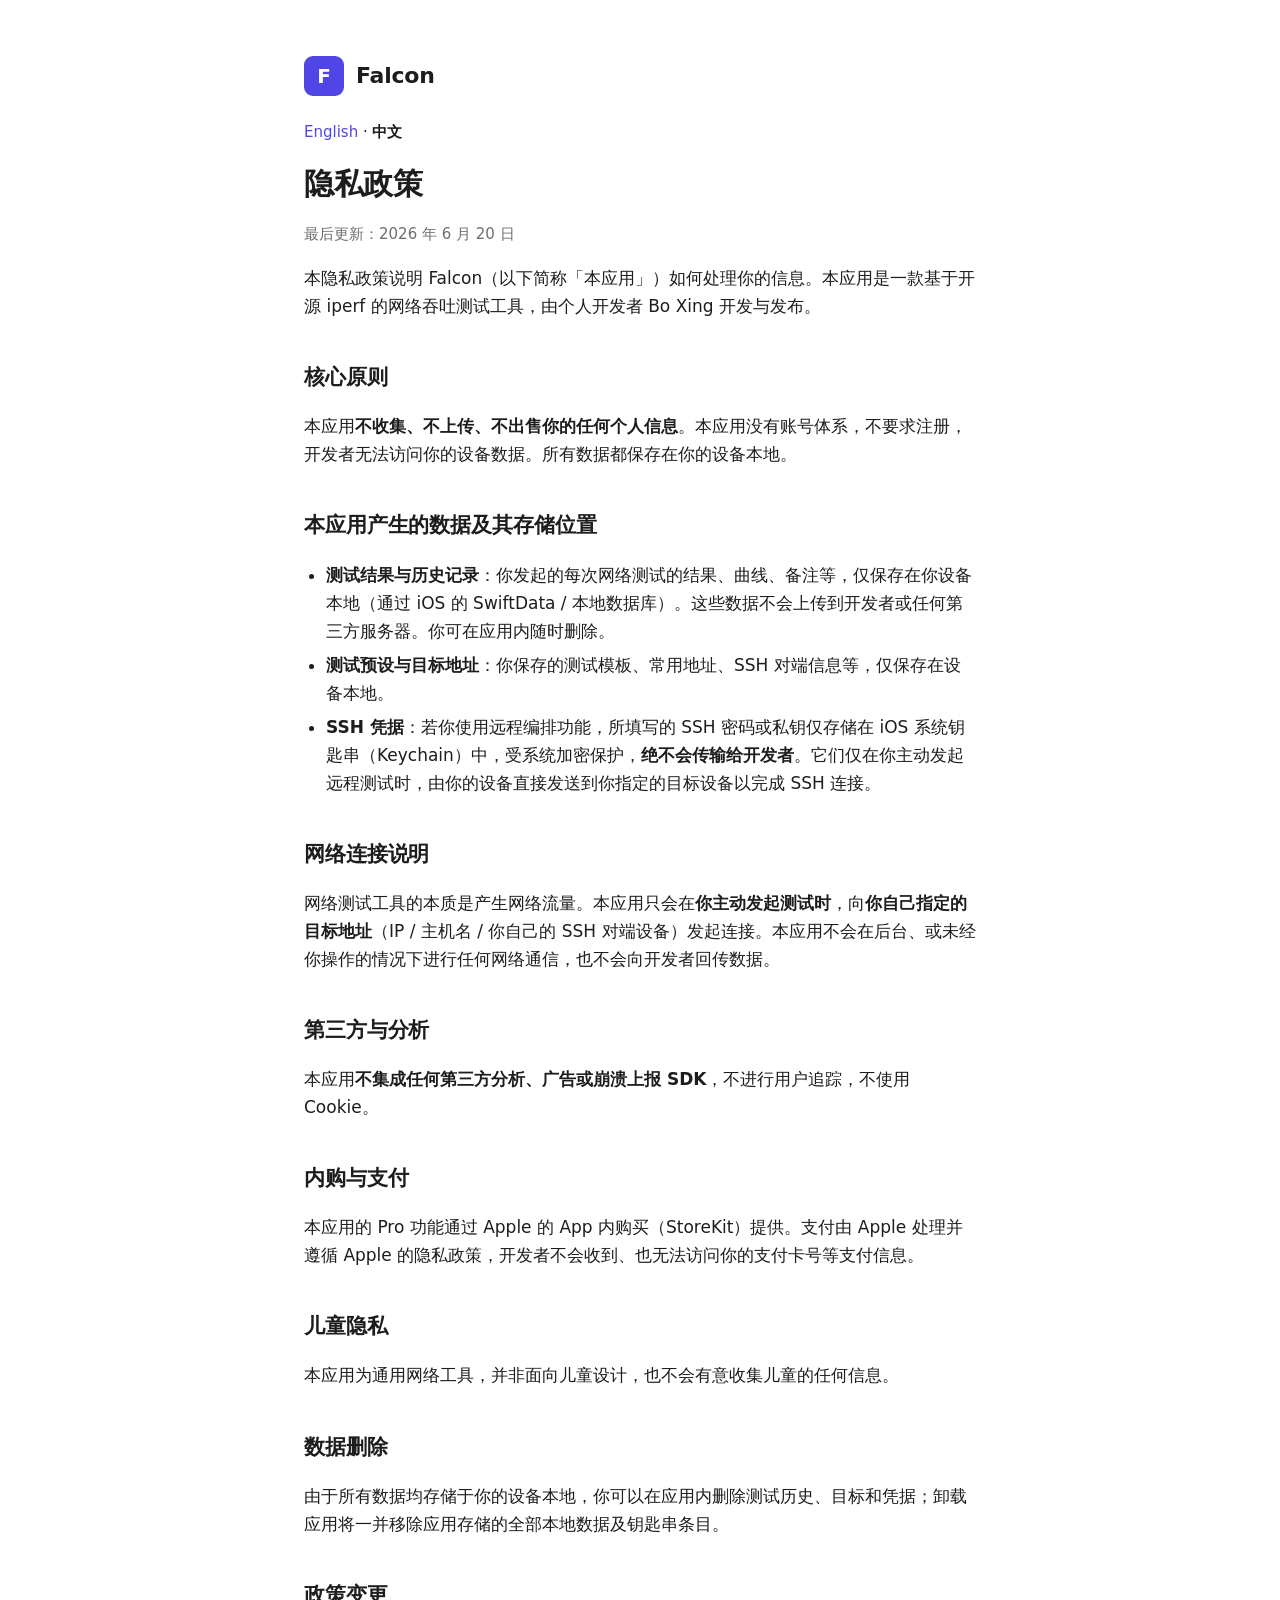
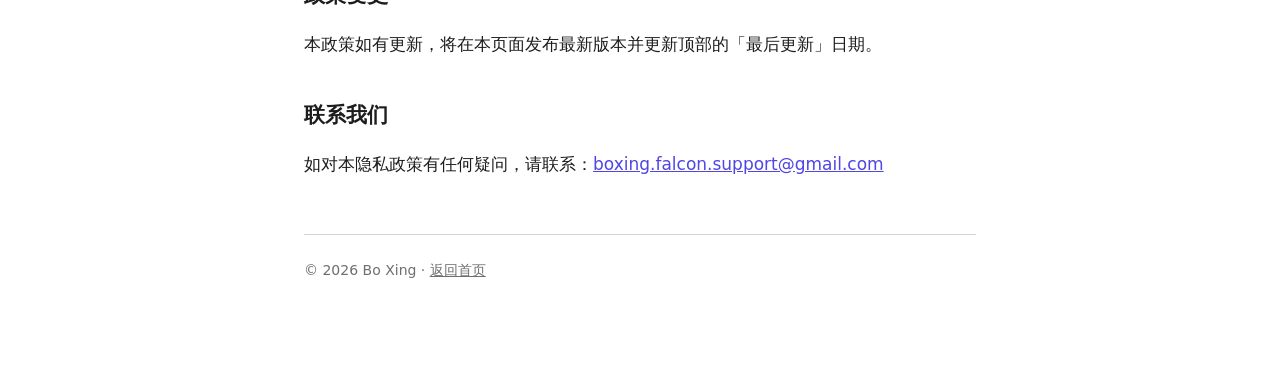
==== privacy-zh.html @ 4ead9b6f "refactor: 默认页面改英文,中文移至 -zh 版本 privacy.html / terms.html / index.html 改为英文(全球默认 + App Store 隐私 政策 URL" ====
<!DOCTYPE html>
<html lang="zh-Hans">
<head>
<meta charset="utf-8">
<meta name="viewport" content="width=device-width, initial-scale=1">
<title>隐私政策 · Falcon</title>
<link rel="stylesheet" href="style.css">
</head>
<body>
<div class="wrap">
  <header class="site">
    <div class="mark">F</div>
    <h1>Falcon</h1>
  </header>

  <div class="lang"><a href="privacy.html">English</a> · <strong>中文</strong></div>

  <h1>隐私政策</h1>
  <p class="updated">最后更新：2026 年 6 月 20 日</p>

  <p>本隐私政策说明 Falcon（以下简称「本应用」）如何处理你的信息。本应用是一款基于开源 iperf 的网络吞吐测试工具，由个人开发者 Bo Xing 开发与发布。</p>

  <h2>核心原则</h2>
  <p>本应用<strong>不收集、不上传、不出售你的任何个人信息</strong>。本应用没有账号体系，不要求注册，开发者无法访问你的设备数据。所有数据都保存在你的设备本地。</p>

  <h2>本应用产生的数据及其存储位置</h2>
  <ul>
    <li><strong>测试结果与历史记录</strong>：你发起的每次网络测试的结果、曲线、备注等，仅保存在你设备本地（通过 iOS 的 SwiftData / 本地数据库）。这些数据不会上传到开发者或任何第三方服务器。你可在应用内随时删除。</li>
    <li><strong>测试预设与目标地址</strong>：你保存的测试模板、常用地址、SSH 对端信息等，仅保存在设备本地。</li>
    <li><strong>SSH 凭据</strong>：若你使用远程编排功能，所填写的 SSH 密码或私钥仅存储在 iOS 系统钥匙串（Keychain）中，受系统加密保护，<strong>绝不会传输给开发者</strong>。它们仅在你主动发起远程测试时，由你的设备直接发送到你指定的目标设备以完成 SSH 连接。</li>
  </ul>

  <h2>网络连接说明</h2>
  <p>网络测试工具的本质是产生网络流量。本应用只会在<strong>你主动发起测试时</strong>，向<strong>你自己指定的目标地址</strong>（IP / 主机名 / 你自己的 SSH 对端设备）发起连接。本应用不会在后台、或未经你操作的情况下进行任何网络通信，也不会向开发者回传数据。</p>

  <h2>第三方与分析</h2>
  <p>本应用<strong>不集成任何第三方分析、广告或崩溃上报 SDK</strong>，不进行用户追踪，不使用 Cookie。</p>

  <h2>内购与支付</h2>
  <p>本应用的 Pro 功能通过 Apple 的 App 内购买（StoreKit）提供。支付由 Apple 处理并遵循 Apple 的隐私政策，开发者不会收到、也无法访问你的支付卡号等支付信息。</p>

  <h2>儿童隐私</h2>
  <p>本应用为通用网络工具，并非面向儿童设计，也不会有意收集儿童的任何信息。</p>

  <h2>数据删除</h2>
  <p>由于所有数据均存储于你的设备本地，你可以在应用内删除测试历史、目标和凭据；卸载应用将一并移除应用存储的全部本地数据及钥匙串条目。</p>

  <h2>政策变更</h2>
  <p>本政策如有更新，将在本页面发布最新版本并更新顶部的「最后更新」日期。</p>

  <h2>联系我们</h2>
  <p>如对本隐私政策有任何疑问，请联系：<a href="mailto:boxing.falcon.support@gmail.com">boxing.falcon.support@gmail.com</a></p>

  <footer>© 2026 Bo Xing · <a href="index.html">返回首页</a></footer>
</div>
</body>
</html>
---- style.css ----
:root {
  color-scheme: light dark;
  --bg: #ffffff;
  --surface: #f5f5f7;
  --text: #1d1d1f;
  --text-secondary: #6e6e73;
  --separator: #d2d2d7;
  --accent: #4f46e5;
}

@media (prefers-color-scheme: dark) {
  :root {
    --bg: #000000;
    --surface: #1c1c1e;
    --text: #f5f5f7;
    --text-secondary: #98989d;
    --separator: #38383a;
    --accent: #818cf8;
  }
}

* { box-sizing: border-box; }

html { -webkit-text-size-adjust: 100%; }

body {
  margin: 0;
  font-family: -apple-system, BlinkMacSystemFont, "SF Pro Text", "Segoe UI",
    "PingFang SC", "Hiragino Sans GB", "Microsoft YaHei", system-ui, sans-serif;
  background: var(--bg);
  color: var(--text);
  line-height: 1.65;
  font-size: 17px;
}

.wrap {
  max-width: 720px;
  margin: 0 auto;
  padding: 56px 24px 96px;
}

header.site {
  display: flex;
  align-items: center;
  gap: 12px;
  margin-bottom: 8px;
}

header.site .mark {
  width: 40px;
  height: 40px;
  border-radius: 9px;
  background: var(--accent);
  display: grid;
  place-items: center;
  color: #fff;
  font-weight: 700;
  font-size: 20px;
  flex: none;
}

header.site h1 { font-size: 22px; margin: 0; }

h1 { font-size: 30px; line-height: 1.25; letter-spacing: -0.01em; }
h2 { font-size: 21px; margin-top: 40px; letter-spacing: -0.005em; }

.updated {
  color: var(--text-secondary);
  font-size: 15px;
  margin-top: 4px;
}

.lang {
  font-size: 15px;
  margin: 24px 0 8px;
}
.lang a { color: var(--accent); text-decoration: none; }
.lang a:hover { text-decoration: underline; }

a { color: var(--accent); }

p, li { color: var(--text); }

ul { padding-left: 22px; }
li { margin: 6px 0; }

hr {
  border: none;
  border-top: 1px solid var(--separator);
  margin: 40px 0;
}

.card {
  display: block;
  background: var(--surface);
  border: 1px solid var(--separator);
  border-radius: 14px;
  padding: 20px 22px;
  margin: 14px 0;
  text-decoration: none;
  color: var(--text);
  transition: transform 0.12s ease;
}
.card:hover { transform: translateY(-1px); }
.card .t { font-size: 18px; font-weight: 600; }
.card .d { color: var(--text-secondary); font-size: 15px; margin-top: 2px; }

footer {
  margin-top: 56px;
  padding-top: 24px;
  border-top: 1px solid var(--separator);
  color: var(--text-secondary);
  font-size: 14px;
}
footer a { color: var(--text-secondary); }
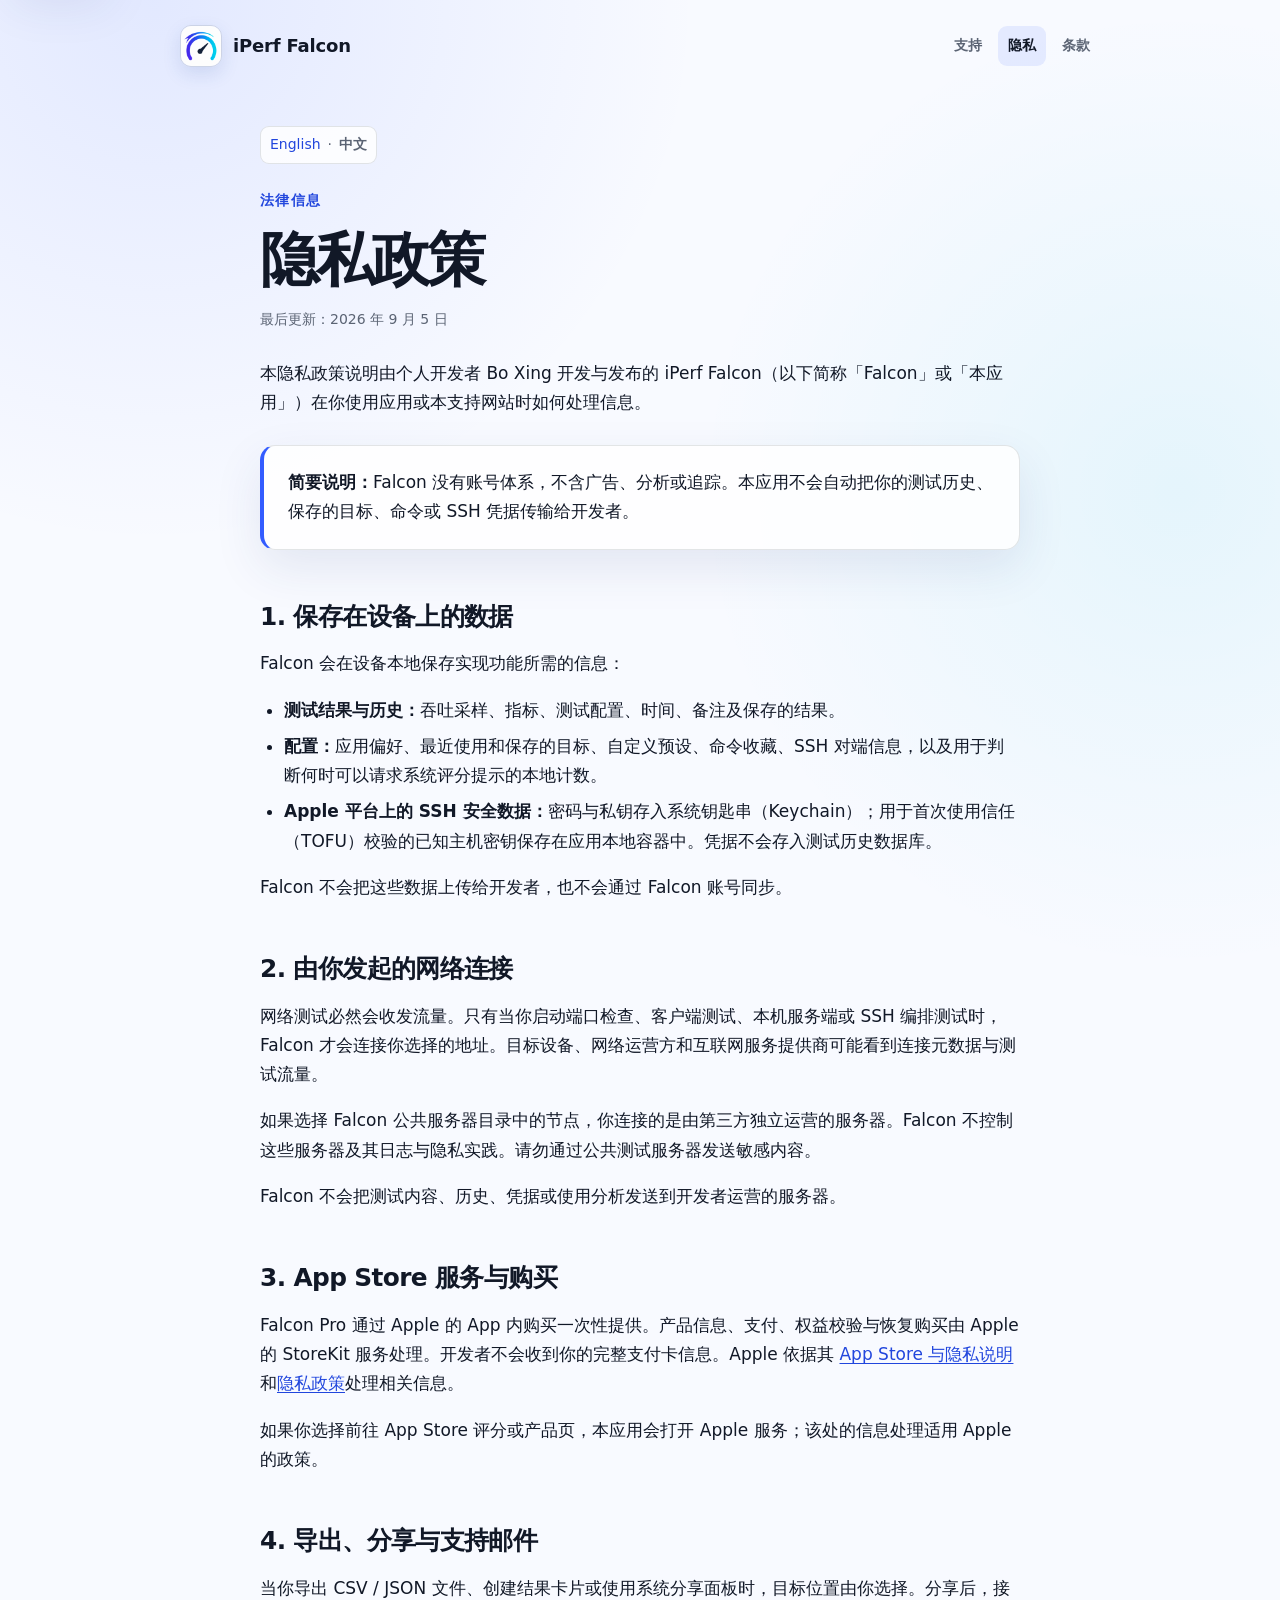
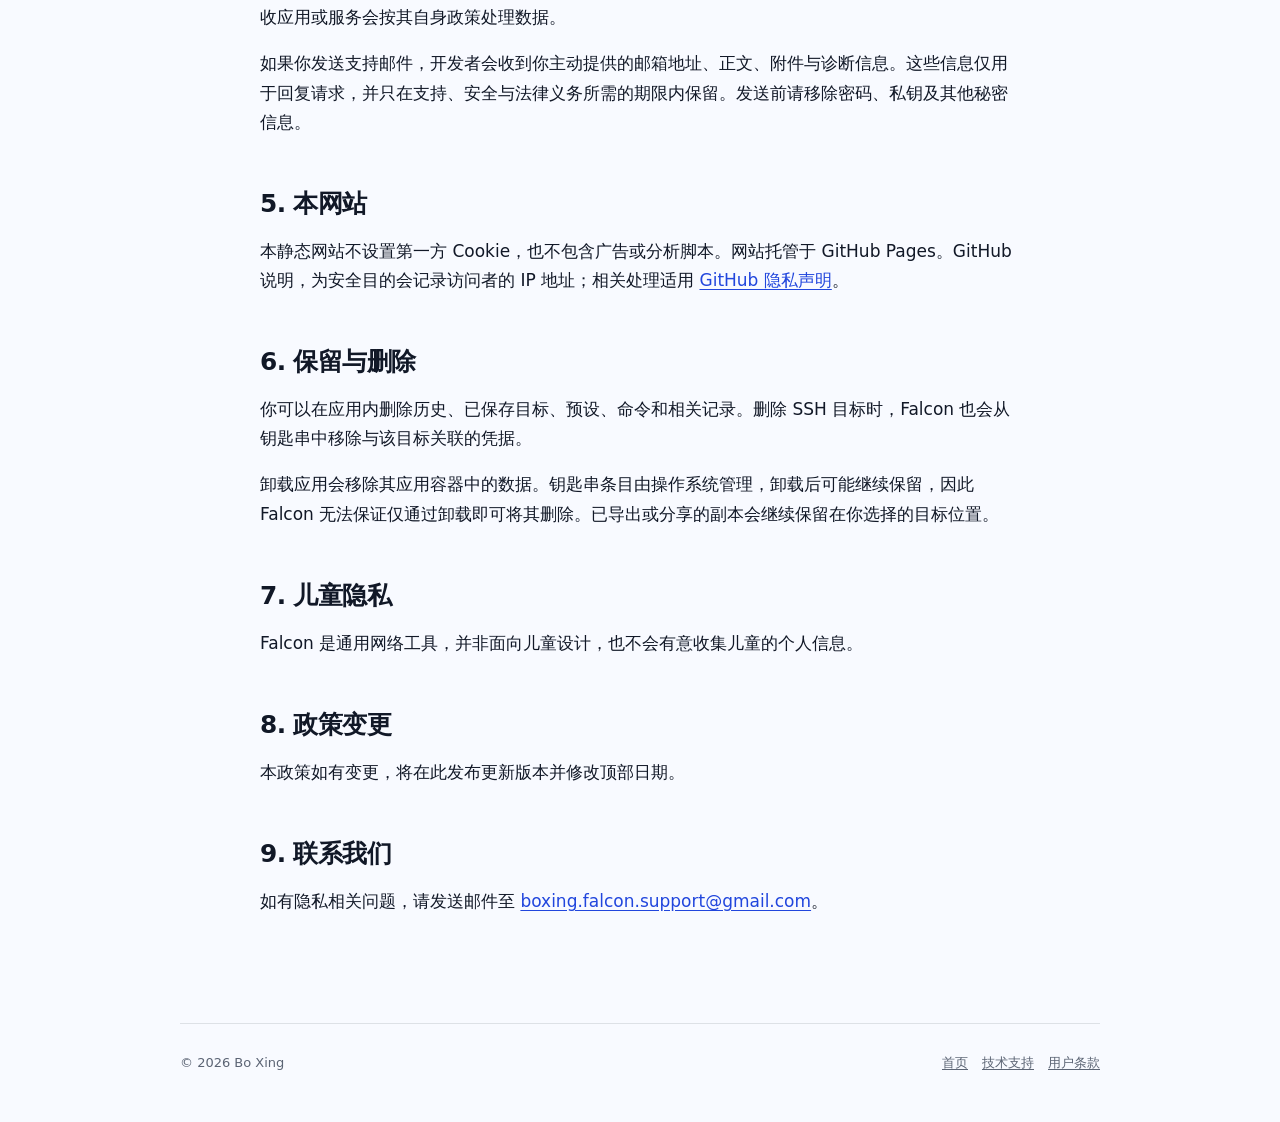
==== commit f2d5fb12: "feat: 更新官网内容与支持文档" ====
--- a/privacy-zh.html
+++ b/privacy-zh.html
@@ -1,57 +1,113 @@
 <!DOCTYPE html>
 <html lang="zh-Hans">
 <head>
-<meta charset="utf-8">
-<meta name="viewport" content="width=device-width, initial-scale=1">
-<title>隐私政策 · Falcon</title>
-<link rel="stylesheet" href="style.css">
+  <meta charset="utf-8">
+  <meta name="viewport" content="width=device-width, initial-scale=1">
+  <meta name="description" content="iPerf Falcon 隐私政策，说明本地数据、网络测试、SSH 凭据、购买与支持网站如何处理信息。">
+  <meta name="theme-color" content="#f8faff" media="(prefers-color-scheme: light)">
+  <meta name="theme-color" content="#080b12" media="(prefers-color-scheme: dark)">
+  <link rel="canonical" href="https://bo-xing.github.io/falcon-site/privacy-zh.html">
+  <link rel="alternate" hreflang="en" href="https://bo-xing.github.io/falcon-site/privacy.html">
+  <link rel="alternate" hreflang="zh-Hans" href="https://bo-xing.github.io/falcon-site/privacy-zh.html">
+  <link rel="alternate" hreflang="x-default" href="https://bo-xing.github.io/falcon-site/privacy.html">
+  <link rel="icon" href="app-icon.png" type="image/png">
+  <link rel="apple-touch-icon" href="app-icon.png">
+  <link rel="stylesheet" href="style.css">
+  <title>隐私政策 · iPerf Falcon</title>
 </head>
 <body>
-<div class="wrap">
-  <header class="site">
-    <div class="mark">F</div>
-    <h1>Falcon</h1>
-  </header>
+  <a class="skip-link" href="#main-content">跳至正文</a>
+  <div class="wrap">
+    <header class="site-header">
+      <a class="brand" href="index.html" aria-label="iPerf Falcon 首页">
+        <img src="app-icon.png" width="42" height="42" alt="">
+        <span>iPerf Falcon</span>
+      </a>
+      <nav class="site-nav" aria-label="主导航">
+        <a href="support-zh.html">支持</a>
+        <a href="privacy-zh.html" aria-current="page">隐私</a>
+        <a href="terms-zh.html">条款</a>
+      </nav>
+    </header>
 
-  <div class="lang"><a href="privacy.html">English</a> · <strong>中文</strong></div>
+    <main id="main-content" class="document">
+      <nav class="language-switch" aria-label="语言">
+        <a href="privacy.html" lang="en">English</a><span aria-hidden="true">·</span><strong>中文</strong>
+      </nav>
+      <p class="eyebrow">法律信息</p>
+      <h1>隐私政策</h1>
+      <p class="updated">最后更新：2026 年 9 月 5 日</p>
+      <p>本隐私政策说明由个人开发者 Bo Xing 开发与发布的 iPerf Falcon（以下简称「Falcon」或「本应用」）在你使用应用或本支持网站时如何处理信息。</p>
 
-  <h1>隐私政策</h1>
-  <p class="updated">最后更新：2026 年 6 月 20 日</p>
+      <div class="callout">
+        <p><strong>简要说明：</strong>Falcon 没有账号体系，不含广告、分析或追踪。本应用不会自动把你的测试历史、保存的目标、命令或 SSH 凭据传输给开发者。</p>
+      </div>
 
-  <p>本隐私政策说明 Falcon（以下简称「本应用」）如何处理你的信息。本应用是一款基于开源 iperf 的网络吞吐测试工具，由个人开发者 Bo Xing 开发与发布。</p>
+      <section aria-labelledby="local-data-title">
+        <h2 id="local-data-title">1. 保存在设备上的数据</h2>
+        <p>Falcon 会在设备本地保存实现功能所需的信息：</p>
+        <ul>
+          <li><strong>测试结果与历史：</strong>吞吐采样、指标、测试配置、时间、备注及保存的结果。</li>
+          <li><strong>配置：</strong>应用偏好、最近使用和保存的目标、自定义预设、命令收藏、SSH 对端信息，以及用于判断何时可以请求系统评分提示的本地计数。</li>
+          <li><strong>Apple 平台上的 SSH 安全数据：</strong>密码与私钥存入系统钥匙串（Keychain）；用于首次使用信任（TOFU）校验的已知主机密钥保存在应用本地容器中。凭据不会存入测试历史数据库。</li>
+        </ul>
+        <p>Falcon 不会把这些数据上传给开发者，也不会通过 Falcon 账号同步。</p>
+      </section>
 
-  <h2>核心原则</h2>
-  <p>本应用<strong>不收集、不上传、不出售你的任何个人信息</strong>。本应用没有账号体系，不要求注册，开发者无法访问你的设备数据。所有数据都保存在你的设备本地。</p>
+      <section aria-labelledby="network-title">
+        <h2 id="network-title">2. 由你发起的网络连接</h2>
+        <p>网络测试必然会收发流量。只有当你启动端口检查、客户端测试、本机服务端或 SSH 编排测试时，Falcon 才会连接你选择的地址。目标设备、网络运营方和互联网服务提供商可能看到连接元数据与测试流量。</p>
+        <p>如果选择 Falcon 公共服务器目录中的节点，你连接的是由第三方独立运营的服务器。Falcon 不控制这些服务器及其日志与隐私实践。请勿通过公共测试服务器发送敏感内容。</p>
+        <p>Falcon 不会把测试内容、历史、凭据或使用分析发送到开发者运营的服务器。</p>
+      </section>
 
-  <h2>本应用产生的数据及其存储位置</h2>
-  <ul>
-    <li><strong>测试结果与历史记录</strong>：你发起的每次网络测试的结果、曲线、备注等，仅保存在你设备本地（通过 iOS 的 SwiftData / 本地数据库）。这些数据不会上传到开发者或任何第三方服务器。你可在应用内随时删除。</li>
-    <li><strong>测试预设与目标地址</strong>：你保存的测试模板、常用地址、SSH 对端信息等，仅保存在设备本地。</li>
-    <li><strong>SSH 凭据</strong>：若你使用远程编排功能，所填写的 SSH 密码或私钥仅存储在 iOS 系统钥匙串（Keychain）中，受系统加密保护，<strong>绝不会传输给开发者</strong>。它们仅在你主动发起远程测试时，由你的设备直接发送到你指定的目标设备以完成 SSH 连接。</li>
-  </ul>
+      <section aria-labelledby="apple-title">
+        <h2 id="apple-title">3. App Store 服务与购买</h2>
+        <p>Falcon Pro 通过 Apple 的 App 内购买一次性提供。产品信息、支付、权益校验与恢复购买由 Apple 的 StoreKit 服务处理。开发者不会收到你的完整支付卡信息。Apple 依据其 <a href="https://www.apple.com/legal/privacy/data/zh-cn/app-store/">App Store 与隐私说明</a>和<a href="https://www.apple.com.cn/legal/privacy/">隐私政策</a>处理相关信息。</p>
+        <p>如果你选择前往 App Store 评分或产品页，本应用会打开 Apple 服务；该处的信息处理适用 Apple 的政策。</p>
+      </section>
 
-  <h2>网络连接说明</h2>
-  <p>网络测试工具的本质是产生网络流量。本应用只会在<strong>你主动发起测试时</strong>，向<strong>你自己指定的目标地址</strong>（IP / 主机名 / 你自己的 SSH 对端设备）发起连接。本应用不会在后台、或未经你操作的情况下进行任何网络通信，也不会向开发者回传数据。</p>
+      <section aria-labelledby="exports-title">
+        <h2 id="exports-title">4. 导出、分享与支持邮件</h2>
+        <p>当你导出 CSV / JSON 文件、创建结果卡片或使用系统分享面板时，目标位置由你选择。分享后，接收应用或服务会按其自身政策处理数据。</p>
+        <p>如果你发送支持邮件，开发者会收到你主动提供的邮箱地址、正文、附件与诊断信息。这些信息仅用于回复请求，并只在支持、安全与法律义务所需的期限内保留。发送前请移除密码、私钥及其他秘密信息。</p>
+      </section>
 
-  <h2>第三方与分析</h2>
-  <p>本应用<strong>不集成任何第三方分析、广告或崩溃上报 SDK</strong>，不进行用户追踪，不使用 Cookie。</p>
+      <section aria-labelledby="website-title">
+        <h2 id="website-title">5. 本网站</h2>
+        <p>本静态网站不设置第一方 Cookie，也不包含广告或分析脚本。网站托管于 GitHub Pages。GitHub 说明，为安全目的会记录访问者的 IP 地址；相关处理适用 <a href="https://docs.github.com/zh/site-policy/privacy-policies/github-general-privacy-statement">GitHub 隐私声明</a>。</p>
+      </section>
 
-  <h2>内购与支付</h2>
-  <p>本应用的 Pro 功能通过 Apple 的 App 内购买（StoreKit）提供。支付由 Apple 处理并遵循 Apple 的隐私政策，开发者不会收到、也无法访问你的支付卡号等支付信息。</p>
+      <section aria-labelledby="deletion-title">
+        <h2 id="deletion-title">6. 保留与删除</h2>
+        <p>你可以在应用内删除历史、已保存目标、预设、命令和相关记录。删除 SSH 目标时，Falcon 也会从钥匙串中移除与该目标关联的凭据。</p>
+        <p>卸载应用会移除其应用容器中的数据。钥匙串条目由操作系统管理，卸载后可能继续保留，因此 Falcon 无法保证仅通过卸载即可将其删除。已导出或分享的副本会继续保留在你选择的目标位置。</p>
+      </section>
 
-  <h2>儿童隐私</h2>
-  <p>本应用为通用网络工具，并非面向儿童设计，也不会有意收集儿童的任何信息。</p>
+      <section aria-labelledby="children-title">
+        <h2 id="children-title">7. 儿童隐私</h2>
+        <p>Falcon 是通用网络工具，并非面向儿童设计，也不会有意收集儿童的个人信息。</p>
+      </section>
 
-  <h2>数据删除</h2>
-  <p>由于所有数据均存储于你的设备本地，你可以在应用内删除测试历史、目标和凭据；卸载应用将一并移除应用存储的全部本地数据及钥匙串条目。</p>
+      <section aria-labelledby="changes-title">
+        <h2 id="changes-title">8. 政策变更</h2>
+        <p>本政策如有变更，将在此发布更新版本并修改顶部日期。</p>
+      </section>
 
-  <h2>政策变更</h2>
-  <p>本政策如有更新，将在本页面发布最新版本并更新顶部的「最后更新」日期。</p>
+      <section aria-labelledby="contact-title">
+        <h2 id="contact-title">9. 联系我们</h2>
+        <p>如有隐私相关问题，请发送邮件至 <a href="mailto:boxing.falcon.support@gmail.com">boxing.falcon.support@gmail.com</a>。</p>
+      </section>
+    </main>
 
-  <h2>联系我们</h2>
-  <p>如对本隐私政策有任何疑问，请联系：<a href="mailto:boxing.falcon.support@gmail.com">boxing.falcon.support@gmail.com</a></p>
-
-  <footer>© 2026 Bo Xing · <a href="index.html">返回首页</a></footer>
-</div>
+    <footer>
+      <span>© 2026 Bo Xing</span>
+      <nav class="footer-links" aria-label="页脚导航">
+        <a href="index.html">首页</a>
+        <a href="support-zh.html">技术支持</a>
+        <a href="terms-zh.html">用户条款</a>
+      </nav>
+    </footer>
+  </div>
 </body>
 </html>
--- a/style.css
+++ b/style.css
@@ -1,115 +1,607 @@
 :root {
   color-scheme: light dark;
-  --bg: #ffffff;
-  --surface: #f5f5f7;
-  --text: #1d1d1f;
-  --text-secondary: #6e6e73;
-  --separator: #d2d2d7;
-  --accent: #4f46e5;
+  --bg: #f8faff;
+  --surface: rgba(255, 255, 255, 0.82);
+  --surface-solid: #ffffff;
+  --surface-muted: #f1f5ff;
+  --text: #111827;
+  --text-secondary: #5b6474;
+  --separator: rgba(31, 41, 55, 0.12);
+  --accent: #335cff;
+  --accent-strong: #2146dd;
+  --accent-soft: rgba(51, 92, 255, 0.1);
+  --shadow: 0 18px 48px rgba(35, 61, 130, 0.1);
+  --radius-md: 15px;
 }
 
 @media (prefers-color-scheme: dark) {
   :root {
-    --bg: #000000;
-    --surface: #1c1c1e;
-    --text: #f5f5f7;
-    --text-secondary: #98989d;
-    --separator: #38383a;
-    --accent: #818cf8;
-  }
-}
-
-* { box-sizing: border-box; }
-
-html { -webkit-text-size-adjust: 100%; }
+    --bg: #080b12;
+    --surface: rgba(20, 25, 36, 0.84);
+    --surface-solid: #141924;
+    --surface-muted: #171d2b;
+    --text: #f4f7fb;
+    --text-secondary: #a5adba;
+    --separator: rgba(255, 255, 255, 0.13);
+    --accent: #8096ff;
+    --accent-strong: #a5b4ff;
+    --accent-soft: rgba(128, 150, 255, 0.15);
+    --shadow: 0 20px 54px rgba(0, 0, 0, 0.28);
+  }
+}
+
+* {
+  box-sizing: border-box;
+}
+
+html {
+  -webkit-text-size-adjust: 100%;
+  scroll-behavior: smooth;
+}
 
 body {
+  min-height: 100vh;
   margin: 0;
   font-family: -apple-system, BlinkMacSystemFont, "SF Pro Text", "Segoe UI",
     "PingFang SC", "Hiragino Sans GB", "Microsoft YaHei", system-ui, sans-serif;
-  background: var(--bg);
-  color: var(--text);
-  line-height: 1.65;
   font-size: 17px;
+  line-height: 1.68;
+  color: var(--text);
+  background:
+    radial-gradient(circle at 12% 0%, rgba(51, 92, 255, 0.11), transparent 34rem),
+    radial-gradient(circle at 92% 18%, rgba(0, 184, 217, 0.08), transparent 30rem),
+    var(--bg);
+}
+
+img {
+  display: block;
+  max-width: 100%;
+}
+
+a {
+  color: var(--accent-strong);
+  text-underline-offset: 0.18em;
+}
+
+a:hover {
+  color: var(--accent);
+}
+
+a:focus-visible {
+  outline: 3px solid var(--accent);
+  outline: 3px solid color-mix(in srgb, var(--accent) 55%, transparent);
+  outline-offset: 3px;
+  border-radius: 6px;
+}
+
+.skip-link {
+  position: fixed;
+  z-index: 20;
+  top: 12px;
+  left: 12px;
+  padding: 9px 14px;
+  border-radius: 9px;
+  background: var(--surface-solid);
+  color: var(--text);
+  box-shadow: var(--shadow);
+  transform: translateY(-160%);
+}
+
+.skip-link:focus {
+  transform: translateY(0);
 }
 
 .wrap {
+  width: calc(100% - 40px);
+  max-width: 920px;
+  margin: 0 auto;
+}
+
+.site-header {
+  display: flex;
+  align-items: center;
+  justify-content: space-between;
+  gap: 24px;
+  min-height: 92px;
+  padding: 20px 0;
+}
+
+.brand {
+  display: inline-flex;
+  align-items: center;
+  gap: 11px;
+  color: var(--text);
+  font-size: 18px;
+  font-weight: 700;
+  letter-spacing: -0.01em;
+  text-decoration: none;
+}
+
+.brand img {
+  width: 42px;
+  height: 42px;
+  border: 1px solid var(--separator);
+  border-radius: 11px;
+  box-shadow: 0 7px 18px rgba(40, 74, 160, 0.13);
+}
+
+.site-nav {
+  display: flex;
+  align-items: center;
+  gap: 6px;
+}
+
+.site-nav a {
+  padding: 8px 10px;
+  border-radius: 9px;
+  color: var(--text-secondary);
+  font-size: 14px;
+  font-weight: 600;
+  text-decoration: none;
+}
+
+.site-nav a:hover,
+.site-nav a[aria-current="page"] {
+  color: var(--text);
+  background: var(--accent-soft);
+}
+
+main {
+  padding: 42px 0 34px;
+}
+
+.hero {
+  padding: 48px 0 34px;
+}
+
+.eyebrow {
+  margin: 0 0 12px;
+  color: var(--accent-strong);
+  font-size: 14px;
+  font-weight: 750;
+  letter-spacing: 0.09em;
+  text-transform: uppercase;
+}
+
+h1,
+h2,
+h3 {
+  color: var(--text);
+  line-height: 1.2;
+  letter-spacing: -0.025em;
+}
+
+h1 {
+  max-width: 760px;
+  margin: 0;
+  font-size: clamp(2.45rem, 7vw, 4.8rem);
+  letter-spacing: -0.055em;
+}
+
+h2 {
+  margin: 64px 0 18px;
+  font-size: clamp(1.65rem, 4vw, 2.15rem);
+}
+
+h3 {
+  margin: 0 0 8px;
+  font-size: 1.1rem;
+  letter-spacing: -0.012em;
+}
+
+p,
+li {
+  color: var(--text);
+}
+
+.lead {
   max-width: 720px;
+  margin: 24px 0 0;
+  color: var(--text-secondary);
+  font-size: clamp(1.08rem, 2.8vw, 1.35rem);
+  line-height: 1.55;
+}
+
+.zh-line {
+  display: block;
+  margin-top: 7px;
+  font-size: 0.9em;
+}
+
+.hero-actions {
+  display: flex;
+  flex-wrap: wrap;
+  gap: 12px;
+  margin-top: 30px;
+}
+
+.button {
+  display: inline-flex;
+  align-items: center;
+  justify-content: center;
+  min-height: 48px;
+  padding: 11px 18px;
+  border: 1px solid var(--separator);
+  border-radius: 12px;
+  color: var(--text);
+  background: var(--surface);
+  font-size: 15px;
+  font-weight: 700;
+  text-decoration: none;
+  box-shadow: 0 8px 22px rgba(29, 52, 112, 0.06);
+  transition: transform 160ms ease, border-color 160ms ease, background 160ms ease;
+}
+
+.button.primary {
+  border-color: transparent;
+  color: #ffffff;
+  background: linear-gradient(120deg, #3f42f6, #087ff5 60%, #00aeca);
+  box-shadow: 0 12px 28px rgba(45, 89, 235, 0.25);
+}
+
+.button:hover {
+  color: var(--text);
+  border-color: color-mix(in srgb, var(--accent) 45%, var(--separator));
+  transform: translateY(-1px);
+}
+
+.button.primary:hover {
+  color: #ffffff;
+}
+
+.fact-list {
+  display: flex;
+  flex-wrap: wrap;
+  gap: 9px;
+  margin: 32px 0 0;
+  padding: 0;
+  list-style: none;
+}
+
+.fact-list li {
+  padding: 7px 11px;
+  border: 1px solid var(--separator);
+  border-radius: 999px;
+  color: var(--text-secondary);
+  background: var(--surface);
+  font-size: 14px;
+  font-weight: 650;
+}
+
+.section-intro {
+  max-width: 690px;
+  margin: -8px 0 24px;
+  color: var(--text-secondary);
+}
+
+.grid {
+  display: grid;
+  grid-template-columns: repeat(3, minmax(0, 1fr));
+  gap: 14px;
+}
+
+.panel,
+.card,
+.callout {
+  border: 1px solid var(--separator);
+  background: var(--surface);
+  box-shadow: var(--shadow);
+}
+
+.panel {
+  min-height: 180px;
+  padding: 23px;
+  border-radius: var(--radius-md);
+}
+
+.panel .number {
+  display: inline-grid;
+  width: 30px;
+  height: 30px;
+  margin-bottom: 28px;
+  place-items: center;
+  border-radius: 9px;
+  color: var(--accent-strong);
+  background: var(--accent-soft);
+  font-size: 13px;
+  font-weight: 800;
+}
+
+.panel p,
+.card p {
+  margin: 0;
+  color: var(--text-secondary);
+  font-size: 15px;
+  line-height: 1.58;
+}
+
+.resource-grid {
+  display: grid;
+  grid-template-columns: repeat(3, minmax(0, 1fr));
+  gap: 14px;
+}
+
+.card {
+  display: flex;
+  min-height: 145px;
+  padding: 22px;
+  flex-direction: column;
+  justify-content: space-between;
+  border-radius: var(--radius-md);
+  color: var(--text);
+  transition: border-color 160ms ease;
+}
+
+.card:focus-within {
+  border-color: color-mix(in srgb, var(--accent) 45%, var(--separator));
+}
+
+.card-top {
+  display: flex;
+  align-items: flex-start;
+  justify-content: space-between;
+  gap: 16px;
+}
+
+.card-links {
+  display: flex;
+  gap: 8px;
+  margin-top: 20px;
+  color: var(--text-secondary);
+  font-size: 14px;
+  font-weight: 700;
+}
+
+.card-links a {
+  text-decoration: none;
+}
+
+.card-links a:hover {
+  text-decoration: underline;
+}
+
+.document {
+  max-width: 760px;
   margin: 0 auto;
-  padding: 56px 24px 96px;
-}
-
-header.site {
+  padding-top: 34px;
+}
+
+.document h1 {
+  font-size: clamp(2.2rem, 6vw, 3.7rem);
+}
+
+.document h2 {
+  margin-top: 52px;
+  font-size: 1.55rem;
+}
+
+.document h3 {
+  margin-top: 0;
+  font-size: 1.12rem;
+}
+
+.document p,
+.document li {
+  line-height: 1.72;
+}
+
+.document ul,
+.document ol {
+  padding-left: 24px;
+}
+
+.document li {
+  margin: 7px 0;
+}
+
+.updated {
+  margin: 12px 0 28px;
+  color: var(--text-secondary);
+  font-size: 14px;
+}
+
+.language-switch {
+  display: inline-flex;
+  gap: 7px;
+  margin-bottom: 24px;
+  padding: 6px 9px;
+  border: 1px solid var(--separator);
+  border-radius: 9px;
+  color: var(--text-secondary);
+  background: var(--surface);
+  font-size: 14px;
+}
+
+.language-switch a {
+  text-decoration: none;
+}
+
+.callout {
+  margin: 28px 0;
+  padding: 22px 24px;
+  border-radius: var(--radius-md);
+  border-left: 4px solid var(--accent);
+}
+
+.callout p:first-child {
+  margin-top: 0;
+}
+
+.callout p:last-child {
+  margin-bottom: 0;
+}
+
+.faq-list {
+  display: grid;
+  gap: 12px;
+  margin-top: 24px;
+}
+
+.faq-item {
+  padding: 22px 24px;
+  border: 1px solid var(--separator);
+  border-radius: var(--radius-md);
+  background: var(--surface);
+}
+
+.faq-item p {
+  margin: 9px 0 0;
+  color: var(--text-secondary);
+}
+
+code {
+  padding: 0.12em 0.35em;
+  border-radius: 5px;
+  color: var(--text);
+  background: var(--surface-muted);
+  font-family: ui-monospace, SFMono-Regular, Menlo, Monaco, Consolas, monospace;
+  font-size: 0.88em;
+}
+
+footer {
   display: flex;
   align-items: center;
-  gap: 12px;
-  margin-bottom: 8px;
-}
-
-header.site .mark {
-  width: 40px;
-  height: 40px;
-  border-radius: 9px;
-  background: var(--accent);
-  display: grid;
-  place-items: center;
-  color: #fff;
-  font-weight: 700;
-  font-size: 20px;
-  flex: none;
-}
-
-header.site h1 { font-size: 22px; margin: 0; }
-
-h1 { font-size: 30px; line-height: 1.25; letter-spacing: -0.01em; }
-h2 { font-size: 21px; margin-top: 40px; letter-spacing: -0.005em; }
-
-.updated {
-  color: var(--text-secondary);
-  font-size: 15px;
-  margin-top: 4px;
-}
-
-.lang {
-  font-size: 15px;
-  margin: 24px 0 8px;
-}
-.lang a { color: var(--accent); text-decoration: none; }
-.lang a:hover { text-decoration: underline; }
-
-a { color: var(--accent); }
-
-p, li { color: var(--text); }
-
-ul { padding-left: 22px; }
-li { margin: 6px 0; }
-
-hr {
-  border: none;
+  justify-content: space-between;
+  gap: 20px;
+  margin-top: 56px;
+  padding: 28px 0 48px;
   border-top: 1px solid var(--separator);
-  margin: 40px 0;
-}
-
-.card {
-  display: block;
-  background: var(--surface);
-  border: 1px solid var(--separator);
-  border-radius: 14px;
-  padding: 20px 22px;
-  margin: 14px 0;
-  text-decoration: none;
-  color: var(--text);
-  transition: transform 0.12s ease;
-}
-.card:hover { transform: translateY(-1px); }
-.card .t { font-size: 18px; font-weight: 600; }
-.card .d { color: var(--text-secondary); font-size: 15px; margin-top: 2px; }
-
-footer {
-  margin-top: 56px;
-  padding-top: 24px;
-  border-top: 1px solid var(--separator);
-  color: var(--text-secondary);
-  font-size: 14px;
-}
-footer a { color: var(--text-secondary); }
+  color: var(--text-secondary);
+  font-size: 13px;
+}
+
+.footer-links {
+  display: flex;
+  flex-wrap: wrap;
+  gap: 14px;
+}
+
+footer a {
+  color: var(--text-secondary);
+}
+
+@media (max-width: 720px) {
+  .wrap {
+    width: calc(100% - 32px);
+  }
+
+  .site-header {
+    align-items: flex-start;
+    min-height: auto;
+    padding: 18px 0;
+    flex-direction: column;
+    gap: 14px;
+  }
+
+  .site-nav {
+    width: 100%;
+    overflow-x: auto;
+    padding-bottom: 2px;
+  }
+
+  .site-nav a {
+    white-space: nowrap;
+  }
+
+  main {
+    padding-top: 24px;
+  }
+
+  .hero {
+    padding-top: 28px;
+  }
+
+  .grid,
+  .resource-grid {
+    grid-template-columns: 1fr;
+  }
+
+  .panel {
+    min-height: auto;
+  }
+
+  .panel .number {
+    margin-bottom: 18px;
+  }
+
+  footer {
+    align-items: flex-start;
+    flex-direction: column;
+  }
+}
+
+@media (prefers-reduced-motion: reduce) {
+  html {
+    scroll-behavior: auto;
+  }
+
+  .button,
+  .card {
+    transition: none;
+  }
+
+  .button:hover {
+    transform: none;
+  }
+}
+
+@media print {
+  :root {
+    color-scheme: light;
+    --bg: #ffffff;
+    --surface: #ffffff;
+    --surface-solid: #ffffff;
+    --surface-muted: #f3f4f6;
+    --text: #000000;
+    --text-secondary: #333333;
+    --separator: #b8b8b8;
+    --accent: #000000;
+    --accent-strong: #000000;
+    --accent-soft: #eeeeee;
+    --shadow: none;
+  }
+
+  body {
+    color: #000000;
+    background: #ffffff;
+  }
+
+  .skip-link,
+  .site-nav,
+  .language-switch,
+  .hero-actions {
+    display: none;
+  }
+
+  .wrap,
+  .document {
+    width: 100%;
+    max-width: none;
+    margin: 0;
+  }
+
+  .site-header {
+    min-height: auto;
+    padding: 0 0 24px;
+  }
+
+  .brand img,
+  .panel,
+  .card,
+  .callout {
+    box-shadow: none;
+  }
+
+  main {
+    padding: 0;
+  }
+
+  a {
+    color: inherit;
+  }
+
+  footer {
+    margin-top: 32px;
+    padding-bottom: 0;
+  }
+}
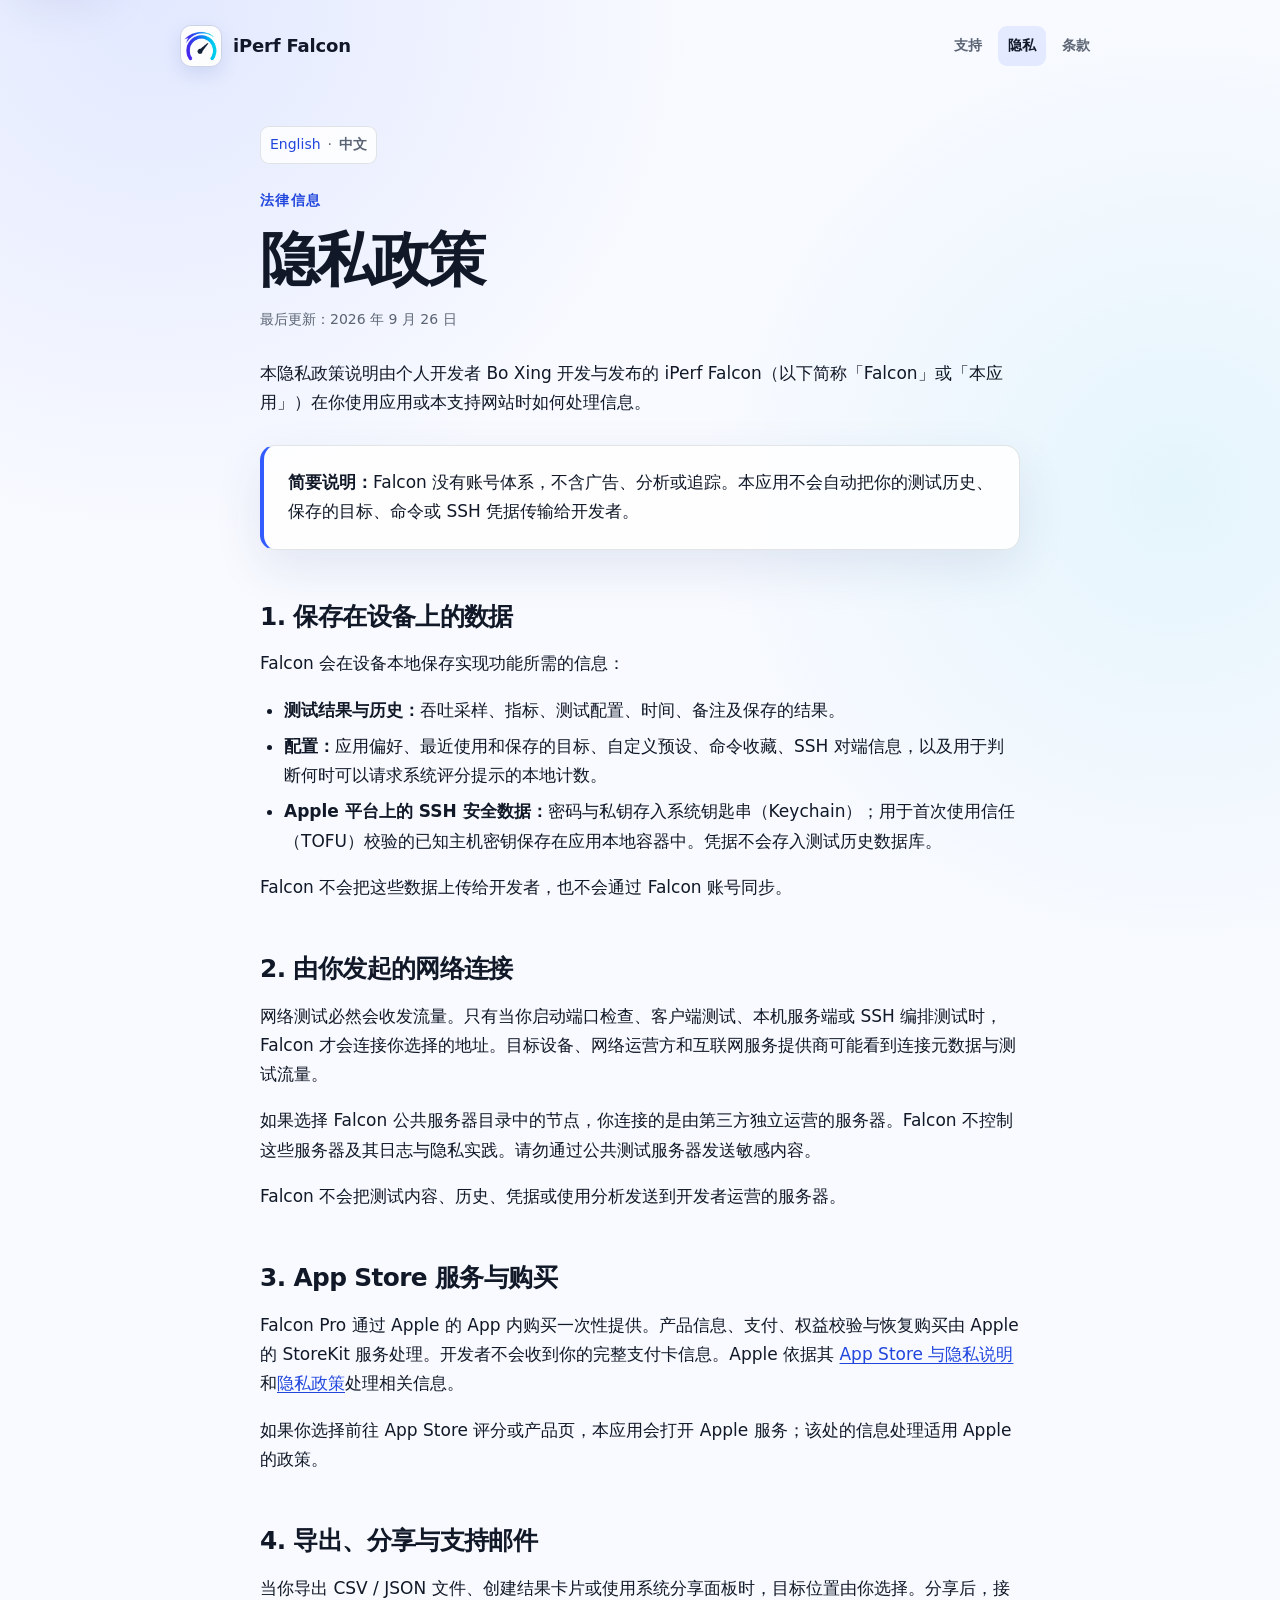
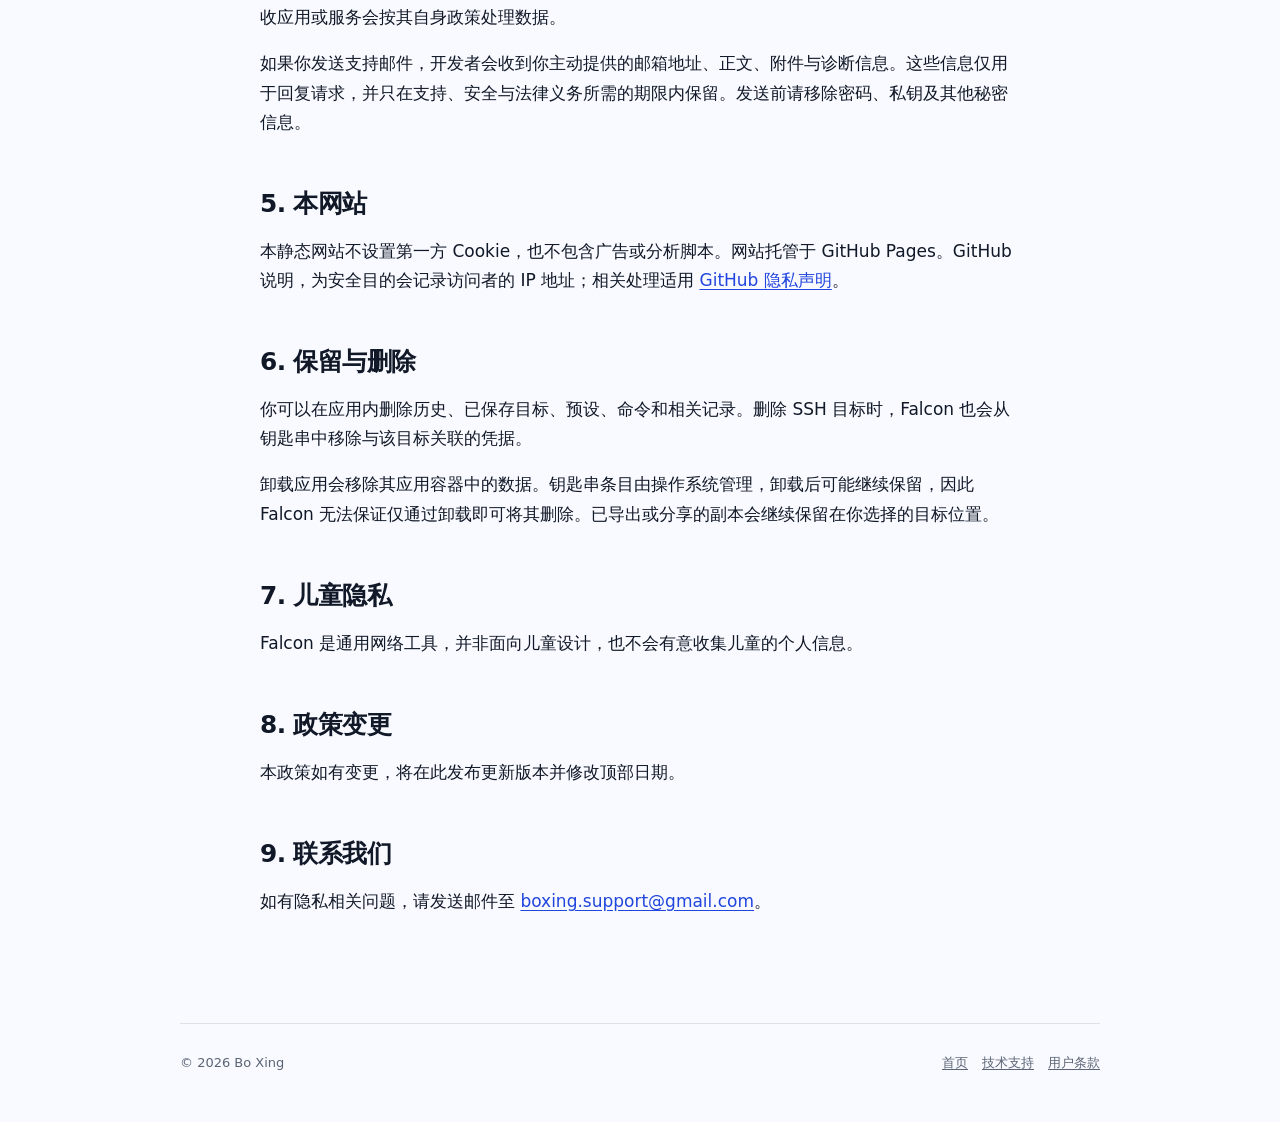
==== commit 01a57625: "Update support email to boxing.support@gmail.com" ====
--- a/privacy-zh.html
+++ b/privacy-zh.html
@@ -36,7 +36,7 @@
       </nav>
       <p class="eyebrow">法律信息</p>
       <h1>隐私政策</h1>
-      <p class="updated">最后更新：2026 年 9 月 5 日</p>
+      <p class="updated">最后更新：2026 年 9 月 26 日</p>
       <p>本隐私政策说明由个人开发者 Bo Xing 开发与发布的 iPerf Falcon（以下简称「Falcon」或「本应用」）在你使用应用或本支持网站时如何处理信息。</p>
 
       <div class="callout">
@@ -96,7 +96,7 @@
 
       <section aria-labelledby="contact-title">
         <h2 id="contact-title">9. 联系我们</h2>
-        <p>如有隐私相关问题，请发送邮件至 <a href="mailto:boxing.falcon.support@gmail.com">boxing.falcon.support@gmail.com</a>。</p>
+        <p>如有隐私相关问题，请发送邮件至 <a href="mailto:boxing.support@gmail.com">boxing.support@gmail.com</a>。</p>
       </section>
     </main>
 
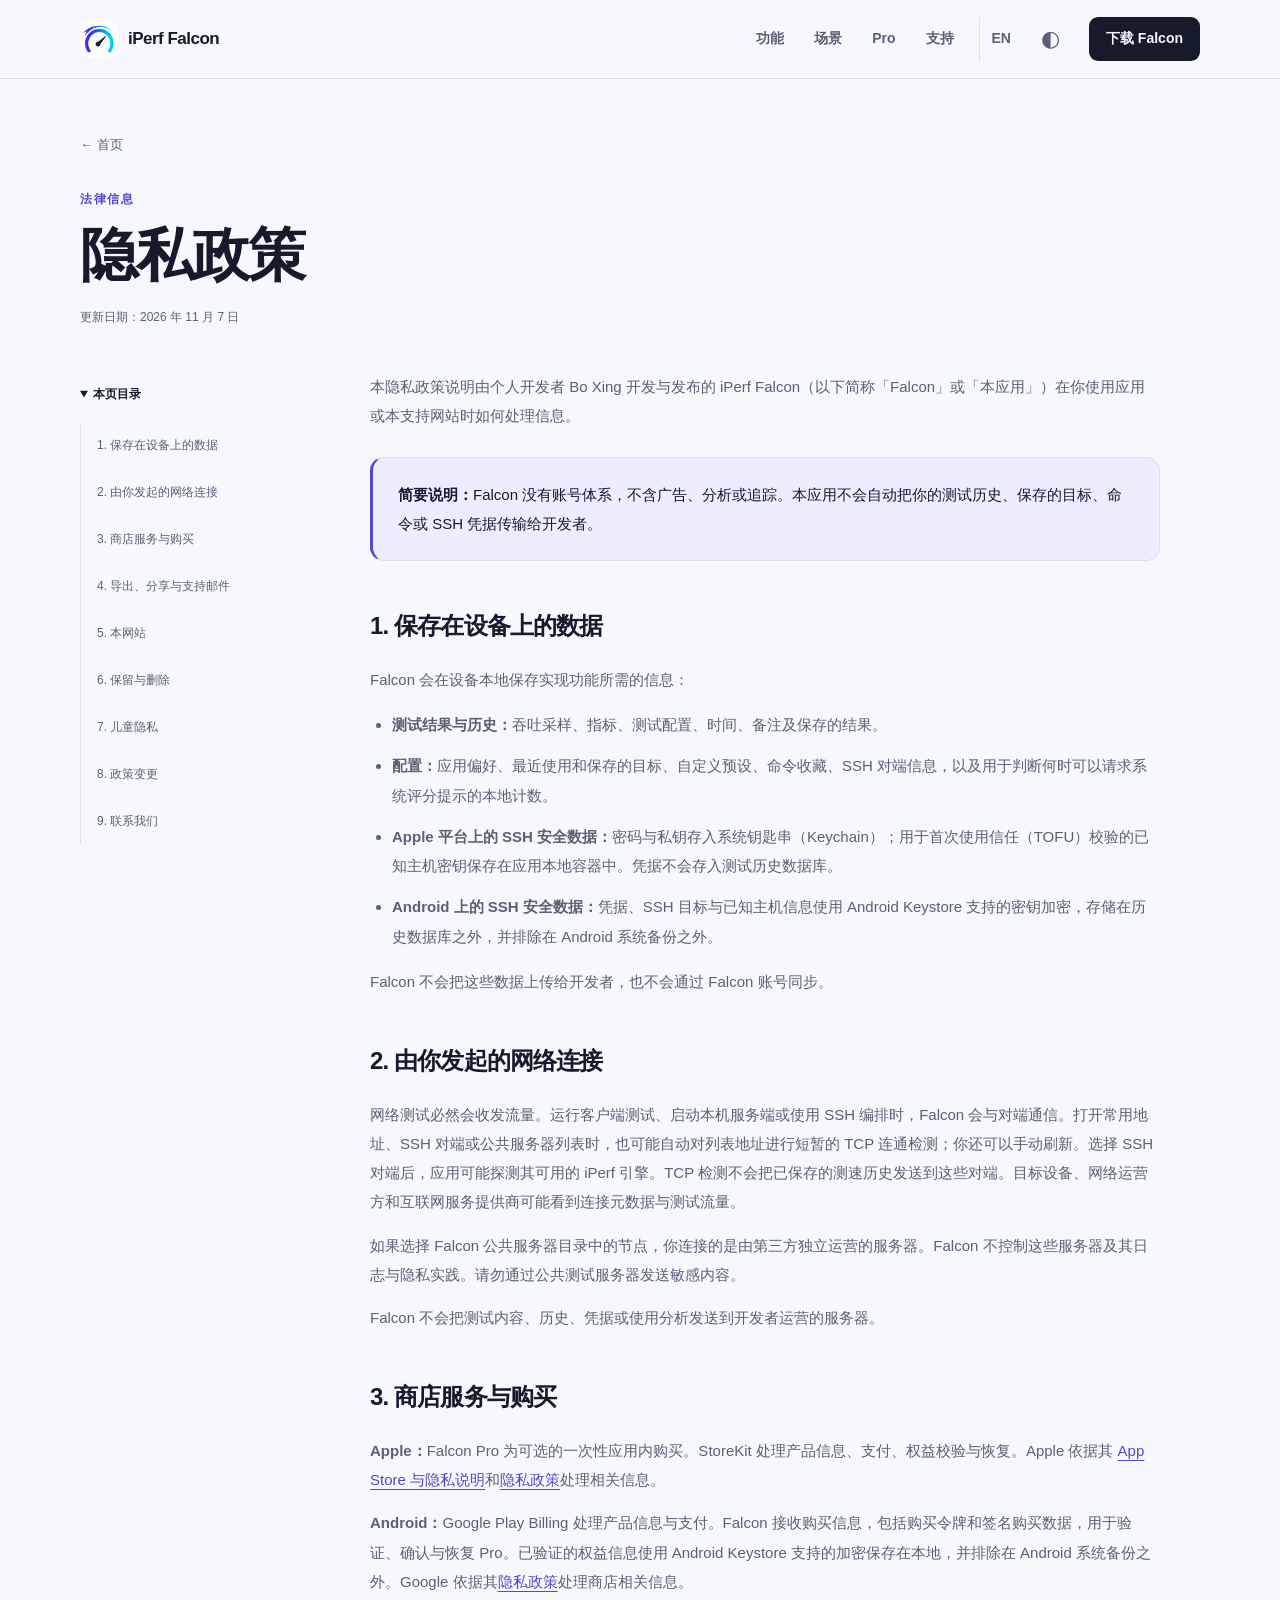
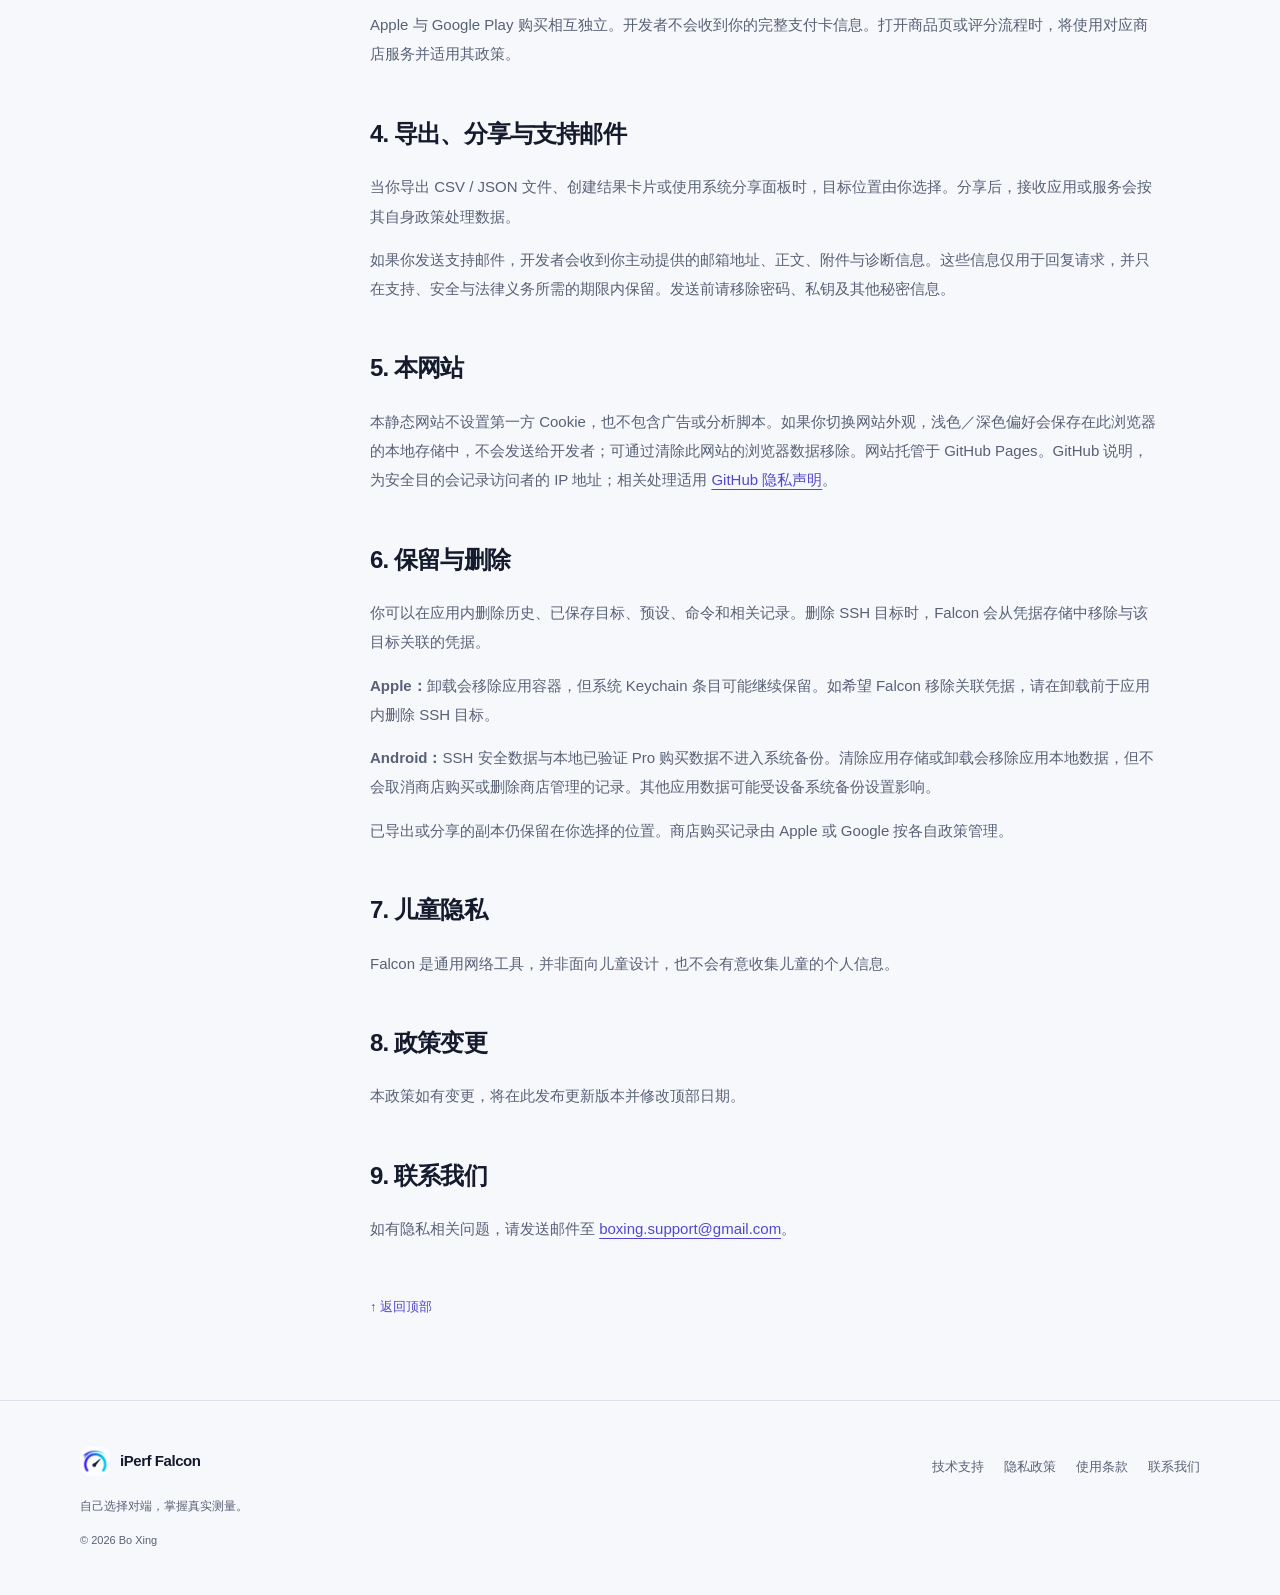
==== commit 84ba3954: "feat: redesign Falcon website for Apple and Android" ====
--- a/privacy-zh.html
+++ b/privacy-zh.html
@@ -1,43 +1,23 @@
 <!DOCTYPE html>
+<!-- Generated by scripts/build_site.py; edit the generator or content/ sources. -->
 <html lang="zh-Hans">
-<head>
-  <meta charset="utf-8">
-  <meta name="viewport" content="width=device-width, initial-scale=1">
-  <meta name="description" content="iPerf Falcon 隐私政策，说明本地数据、网络测试、SSH 凭据、购买与支持网站如何处理信息。">
-  <meta name="theme-color" content="#f8faff" media="(prefers-color-scheme: light)">
-  <meta name="theme-color" content="#080b12" media="(prefers-color-scheme: dark)">
-  <link rel="canonical" href="https://bo-xing.github.io/falcon-site/privacy-zh.html">
-  <link rel="alternate" hreflang="en" href="https://bo-xing.github.io/falcon-site/privacy.html">
-  <link rel="alternate" hreflang="zh-Hans" href="https://bo-xing.github.io/falcon-site/privacy-zh.html">
-  <link rel="alternate" hreflang="x-default" href="https://bo-xing.github.io/falcon-site/privacy.html">
-  <link rel="icon" href="app-icon.png" type="image/png">
-  <link rel="apple-touch-icon" href="app-icon.png">
-  <link rel="stylesheet" href="style.css">
-  <title>隐私政策 · iPerf Falcon</title>
-</head>
-<body>
-  <a class="skip-link" href="#main-content">跳至正文</a>
-  <div class="wrap">
-    <header class="site-header">
-      <a class="brand" href="index.html" aria-label="iPerf Falcon 首页">
-        <img src="app-icon.png" width="42" height="42" alt="">
-        <span>iPerf Falcon</span>
-      </a>
-      <nav class="site-nav" aria-label="主导航">
+<head><meta charset="utf-8"><meta name="viewport" content="width=device-width, initial-scale=1"><meta name="description" content="了解 iPerf Falcon 如何处理本地数据、SSH 凭据、网络连接、Apple 与 Google Play 购买以及网站访问。">
+<meta name="theme-color" content="#f7f8fc" media="(prefers-color-scheme: light)"><meta name="theme-color" content="#0c101b" media="(prefers-color-scheme: dark)">
+<title>隐私政策 · iPerf Falcon</title><link rel="canonical" href="https://bo-xing.github.io/falcon-site/privacy-zh.html"><link rel="alternate" hreflang="en" href="https://bo-xing.github.io/falcon-site/privacy.html"><link rel="alternate" hreflang="zh-Hans" href="https://bo-xing.github.io/falcon-site/privacy-zh.html"><link rel="alternate" hreflang="x-default" href="https://bo-xing.github.io/falcon-site/privacy.html">
+<meta property="og:type" content="website"><meta property="og:title" content="隐私政策 · iPerf Falcon"><meta property="og:description" content="了解 iPerf Falcon 如何处理本地数据、SSH 凭据、网络连接、Apple 与 Google Play 购买以及网站访问。"><meta property="og:url" content="https://bo-xing.github.io/falcon-site/privacy-zh.html"><meta property="og:image" content="https://bo-xing.github.io/falcon-site/assets/social-card.png"><meta property="og:locale" content="zh_CN"><meta name="twitter:card" content="summary_large_image">
+<link rel="icon" href="app-icon.png" type="image/png"><link rel="apple-touch-icon" href="app-icon.png"><script src="theme.js?v=7fa52ed080"></script><link rel="stylesheet" href="style.css?v=b1c3650b82"><script src="site.js?v=a7347bb506" defer></script></head>
+<body><a class="skip-link" href="#main-content">跳至正文</a>
+    <header class="site-header"><div class="container header-inner">
+      <a class="brand" href="index-zh.html" aria-label="iPerf Falcon 首页"><img src="app-icon.png" width="38" height="38" alt=""><span>iPerf Falcon</span></a>
+      <button class="menu-toggle" type="button" aria-expanded="false" aria-controls="main-nav" hidden>菜单<span aria-hidden="true">＋</span></button>
+      <nav class="site-nav" id="main-nav" aria-label="主导航">
+        <a href="index-zh.html#features">功能</a><a href="index-zh.html#use-cases">场景</a><a href="index-zh.html#pro">Pro</a>
         <a href="support-zh.html">支持</a>
-        <a href="privacy-zh.html" aria-current="page">隐私</a>
-        <a href="terms-zh.html">条款</a>
+        <a class="language-link" href="privacy.html" lang="en" hreflang="en" aria-label="Switch to English">EN</a>
+        <button class="theme-toggle" type="button" data-dark-label="使用深色外观" data-light-label="使用浅色外观" aria-label="切换外观" hidden><span aria-hidden="true">◐</span></button>
+        <a class="nav-download" href="index-zh.html#download">下载 Falcon</a>
       </nav>
-    </header>
-
-    <main id="main-content" class="document">
-      <nav class="language-switch" aria-label="语言">
-        <a href="privacy.html" lang="en">English</a><span aria-hidden="true">·</span><strong>中文</strong>
-      </nav>
-      <p class="eyebrow">法律信息</p>
-      <h1>隐私政策</h1>
-      <p class="updated">最后更新：2026 年 9 月 26 日</p>
-      <p>本隐私政策说明由个人开发者 Bo Xing 开发与发布的 iPerf Falcon（以下简称「Falcon」或「本应用」）在你使用应用或本支持网站时如何处理信息。</p>
+    </div></header><main id="main-content" tabindex="-1" class="document-page container"><header class="document-header"><a class="breadcrumb" href="index-zh.html">← 首页</a><p class="eyebrow">法律信息</p><h1>隐私政策</h1><p class="updated"><time datetime="2026-11-07">更新日期：2026 年 11 月 7 日</time></p></header><div class="document-layout"><aside class="toc"><details open><summary>本页目录</summary><nav aria-label="本页目录"><a href="#local-data-title">1. 保存在设备上的数据</a><a href="#network-title">2. 由你发起的网络连接</a><a href="#apple-title">3. 商店服务与购买</a><a href="#exports-title">4. 导出、分享与支持邮件</a><a href="#website-title">5. 本网站</a><a href="#deletion-title">6. 保留与删除</a><a href="#children-title">7. 儿童隐私</a><a href="#changes-title">8. 政策变更</a><a href="#contact-title">9. 联系我们</a></nav></details></aside><article class="document-body"><p>本隐私政策说明由个人开发者 Bo Xing 开发与发布的 iPerf Falcon（以下简称「Falcon」或「本应用」）在你使用应用或本支持网站时如何处理信息。</p>
 
       <div class="callout">
         <p><strong>简要说明：</strong>Falcon 没有账号体系，不含广告、分析或追踪。本应用不会自动把你的测试历史、保存的目标、命令或 SSH 凭据传输给开发者。</p>
@@ -50,21 +30,23 @@
           <li><strong>测试结果与历史：</strong>吞吐采样、指标、测试配置、时间、备注及保存的结果。</li>
           <li><strong>配置：</strong>应用偏好、最近使用和保存的目标、自定义预设、命令收藏、SSH 对端信息，以及用于判断何时可以请求系统评分提示的本地计数。</li>
           <li><strong>Apple 平台上的 SSH 安全数据：</strong>密码与私钥存入系统钥匙串（Keychain）；用于首次使用信任（TOFU）校验的已知主机密钥保存在应用本地容器中。凭据不会存入测试历史数据库。</li>
+          <li><strong>Android 上的 SSH 安全数据：</strong>凭据、SSH 目标与已知主机信息使用 Android Keystore 支持的密钥加密，存储在历史数据库之外，并排除在 Android 系统备份之外。</li>
         </ul>
         <p>Falcon 不会把这些数据上传给开发者，也不会通过 Falcon 账号同步。</p>
       </section>
 
       <section aria-labelledby="network-title">
         <h2 id="network-title">2. 由你发起的网络连接</h2>
-        <p>网络测试必然会收发流量。只有当你启动端口检查、客户端测试、本机服务端或 SSH 编排测试时，Falcon 才会连接你选择的地址。目标设备、网络运营方和互联网服务提供商可能看到连接元数据与测试流量。</p>
+        <p>网络测试必然会收发流量。运行客户端测试、启动本机服务端或使用 SSH 编排时，Falcon 会与对端通信。打开常用地址、SSH 对端或公共服务器列表时，也可能自动对列表地址进行短暂的 TCP 连通检测；你还可以手动刷新。选择 SSH 对端后，应用可能探测其可用的 iPerf 引擎。TCP 检测不会把已保存的测速历史发送到这些对端。目标设备、网络运营方和互联网服务提供商可能看到连接元数据与测试流量。</p>
         <p>如果选择 Falcon 公共服务器目录中的节点，你连接的是由第三方独立运营的服务器。Falcon 不控制这些服务器及其日志与隐私实践。请勿通过公共测试服务器发送敏感内容。</p>
         <p>Falcon 不会把测试内容、历史、凭据或使用分析发送到开发者运营的服务器。</p>
       </section>
 
       <section aria-labelledby="apple-title">
-        <h2 id="apple-title">3. App Store 服务与购买</h2>
-        <p>Falcon Pro 通过 Apple 的 App 内购买一次性提供。产品信息、支付、权益校验与恢复购买由 Apple 的 StoreKit 服务处理。开发者不会收到你的完整支付卡信息。Apple 依据其 <a href="https://www.apple.com/legal/privacy/data/zh-cn/app-store/">App Store 与隐私说明</a>和<a href="https://www.apple.com.cn/legal/privacy/">隐私政策</a>处理相关信息。</p>
-        <p>如果你选择前往 App Store 评分或产品页，本应用会打开 Apple 服务；该处的信息处理适用 Apple 的政策。</p>
+        <h2 id="apple-title">3. 商店服务与购买</h2>
+        <p><strong>Apple：</strong>Falcon Pro 为可选的一次性应用内购买。StoreKit 处理产品信息、支付、权益校验与恢复。Apple 依据其 <a href="https://www.apple.com/legal/privacy/data/zh-cn/app-store/">App Store 与隐私说明</a>和<a href="https://www.apple.com.cn/legal/privacy/">隐私政策</a>处理相关信息。</p>
+        <p><strong>Android：</strong>Google Play Billing 处理产品信息与支付。Falcon 接收购买信息，包括购买令牌和签名购买数据，用于验证、确认与恢复 Pro。已验证的权益信息使用 Android Keystore 支持的加密保存在本地，并排除在 Android 系统备份之外。Google 依据其<a href="https://policies.google.com/privacy?hl=zh-CN">隐私政策</a>处理商店相关信息。</p>
+        <p>Apple 与 Google Play 购买相互独立。开发者不会收到你的完整支付卡信息。打开商品页或评分流程时，将使用对应商店服务并适用其政策。</p>
       </section>
 
       <section aria-labelledby="exports-title">
@@ -75,13 +57,15 @@
 
       <section aria-labelledby="website-title">
         <h2 id="website-title">5. 本网站</h2>
-        <p>本静态网站不设置第一方 Cookie，也不包含广告或分析脚本。网站托管于 GitHub Pages。GitHub 说明，为安全目的会记录访问者的 IP 地址；相关处理适用 <a href="https://docs.github.com/zh/site-policy/privacy-policies/github-general-privacy-statement">GitHub 隐私声明</a>。</p>
+        <p>本静态网站不设置第一方 Cookie，也不包含广告或分析脚本。如果你切换网站外观，浅色／深色偏好会保存在此浏览器的本地存储中，不会发送给开发者；可通过清除此网站的浏览器数据移除。网站托管于 GitHub Pages。GitHub 说明，为安全目的会记录访问者的 IP 地址；相关处理适用 <a href="https://docs.github.com/zh/site-policy/privacy-policies/github-general-privacy-statement">GitHub 隐私声明</a>。</p>
       </section>
 
       <section aria-labelledby="deletion-title">
         <h2 id="deletion-title">6. 保留与删除</h2>
-        <p>你可以在应用内删除历史、已保存目标、预设、命令和相关记录。删除 SSH 目标时，Falcon 也会从钥匙串中移除与该目标关联的凭据。</p>
-        <p>卸载应用会移除其应用容器中的数据。钥匙串条目由操作系统管理，卸载后可能继续保留，因此 Falcon 无法保证仅通过卸载即可将其删除。已导出或分享的副本会继续保留在你选择的目标位置。</p>
+        <p>你可以在应用内删除历史、已保存目标、预设、命令和相关记录。删除 SSH 目标时，Falcon 会从凭据存储中移除与该目标关联的凭据。</p>
+        <p><strong>Apple：</strong>卸载会移除应用容器，但系统 Keychain 条目可能继续保留。如希望 Falcon 移除关联凭据，请在卸载前于应用内删除 SSH 目标。</p>
+        <p><strong>Android：</strong>SSH 安全数据与本地已验证 Pro 购买数据不进入系统备份。清除应用存储或卸载会移除应用本地数据，但不会取消商店购买或删除商店管理的记录。其他应用数据可能受设备系统备份设置影响。</p>
+        <p>已导出或分享的副本仍保留在你选择的位置。商店购买记录由 Apple 或 Google 按各自政策管理。</p>
       </section>
 
       <section aria-labelledby="children-title">
@@ -98,16 +82,9 @@
         <h2 id="contact-title">9. 联系我们</h2>
         <p>如有隐私相关问题，请发送邮件至 <a href="mailto:boxing.support@gmail.com">boxing.support@gmail.com</a>。</p>
       </section>
-    </main>
-
-    <footer>
-      <span>© 2026 Bo Xing</span>
-      <nav class="footer-links" aria-label="页脚导航">
-        <a href="index.html">首页</a>
-        <a href="support-zh.html">技术支持</a>
-        <a href="terms-zh.html">用户条款</a>
-      </nav>
-    </footer>
-  </div>
-</body>
-</html>
+<a class="back-top" href="#main-content">↑ 返回顶部</a></article></div></main><footer class="site-footer"><div class="container footer-inner">
+      <div><a class="brand footer-brand" href="index-zh.html"><img src="app-icon.png" width="30" height="30" alt="">iPerf Falcon</a><p>自己选择对端，掌握真实测量。</p><small>© 2026 Bo Xing</small></div>
+      <nav class="footer-links" aria-label="页脚导航"><a href="support-zh.html">技术支持</a><a href="privacy-zh.html">隐私政策</a><a href="terms-zh.html">使用条款</a><a href="mailto:boxing.support@gmail.com">联系我们</a></nav>
+    </div></footer>
+<dialog class="lightbox" aria-label="应用截图预览"><button class="lightbox-close" type="button" aria-label="关闭预览">×</button><figure><img alt=""><figcaption></figcaption></figure></dialog>
+</body></html>
--- a/style.css
+++ b/style.css
@@ -1,607 +1,1708 @@
 :root {
-  color-scheme: light dark;
-  --bg: #f8faff;
-  --surface: rgba(255, 255, 255, 0.82);
-  --surface-solid: #ffffff;
-  --surface-muted: #f1f5ff;
-  --text: #111827;
-  --text-secondary: #5b6474;
-  --separator: rgba(31, 41, 55, 0.12);
-  --accent: #335cff;
-  --accent-strong: #2146dd;
-  --accent-soft: rgba(51, 92, 255, 0.1);
-  --shadow: 0 18px 48px rgba(35, 61, 130, 0.1);
-  --radius-md: 15px;
-}
-
-@media (prefers-color-scheme: dark) {
+  color-scheme:light dark;
+  --bg:#f7f8fc;
+  --surface:#fff;
+  --soft:#eef0f8;
+  --text:#151a2d;
+  --muted:#586176;
+  --line:#dce0ec;
+  --accent:#5148cc;
+  --accent-hover:#3830a4;
+  --teal:#007d8c;
+  --tint:#eeedff;
+  --header:rgba(247,248,252,.94);
+  --shadow:0 20px 60px rgba(36,40,82,.09);
+  --radius:24px;
+  --header-height:78px;
+}
+@media(prefers-color-scheme:dark) {
+  :root:not([data-theme=light]) {
+    --bg:#0c101b;
+    --surface:#151b2b;
+    --soft:#1a2234;
+    --text:#f1f3fc;
+    --muted:#b0b8ca;
+    --line:#2b354c;
+    --accent:#b2acff;
+    --accent-hover:#d1ceff;
+    --teal:#65d4dc;
+    --tint:#252348;
+    --header:rgba(12,16,27,.94);
+    --shadow:0 20px 60px rgba(0,0,0,.22);
+  }
+}
+:root[data-theme=dark] {
+  color-scheme:dark;
+  --bg:#0c101b;
+  --surface:#151b2b;
+  --soft:#1a2234;
+  --text:#f1f3fc;
+  --muted:#b0b8ca;
+  --line:#2b354c;
+  --accent:#b2acff;
+  --accent-hover:#d1ceff;
+  --teal:#65d4dc;
+  --tint:#252348;
+  --header:rgba(12,16,27,.94);
+  --shadow:0 20px 60px rgba(0,0,0,.22);
+}
+:root[data-theme=light] {
+  color-scheme:light;
+}
+* {
+  box-sizing:border-box;
+}
+html {
+  scroll-behavior:auto;
+  scroll-padding-top:100px;
+}
+body {
+  margin:0;
+  background:var(--bg);
+  color:var(--text);
+  font:16px/1.7 -apple-system,BlinkMacSystemFont,"Segoe UI","PingFang SC","Microsoft YaHei",sans-serif;
+  -webkit-text-size-adjust:100%;
+}
+img {
+  max-width:100%;
+  display:block;
+  height:auto;
+}
+a {
+  color:var(--accent);
+  text-underline-offset:4px;
+}
+a:hover {
+  color:var(--accent-hover);
+}
+button {
+  font:inherit;
+  cursor:pointer;
+}
+a,button,summary {
+  -webkit-tap-highlight-color:transparent;
+}
+button:disabled {
+  cursor:wait;
+}
+a:focus-visible,button:focus-visible,summary:focus-visible {
+  outline:3px solid var(--teal);
+  outline-offset:5px;
+  border-radius:5px;
+}
+main:focus {
+  outline:none;
+}
+[hidden] {
+  display:none!important;
+}
+h1,h2,h3,p,figure {
+  margin:0;
+}
+h1,h2,h3 {
+  line-height:1.17;
+  letter-spacing:-.035em;
+  text-wrap:balance;
+}
+h1 {
+  font-size:clamp(2.7rem,5vw,4.65rem);
+  font-weight:750;
+}
+h2 {
+  font-size:clamp(1.9rem,3.1vw,2.85rem);
+  font-weight:720;
+}
+h3 {
+  font-size:1.3rem;
+  font-weight:700;
+}
+p {
+  color:var(--muted);
+}
+.container {
+  width:min(1120px,calc(100% - 64px));
+  margin-inline:auto;
+}
+.icon {
+  width:24px;
+  height:24px;
+  flex-shrink:0;
+  display:inline-block;
+  vertical-align:middle;
+}
+.sr-only {
+  position:absolute;
+  width:1px;
+  height:1px;
+  padding:0;
+  margin:-1px;
+  overflow:hidden;
+  clip:rect(0,0,0,0);
+  white-space:nowrap;
+  border:0;
+}
+.skip-link {
+  position:fixed;
+  top:10px;
+  left:16px;
+  padding:12px 20px;
+  transform:translateY(-180%);
+  background:var(--surface);
+  z-index:100;
+  border:1px solid var(--accent);
+  border-radius:10px;
+}
+.skip-link:focus {
+  transform:translateY(0);
+}
+/* Navigation stays usable without JavaScript. The small-screen toggle is an enhancement. */
+.site-header {
+  position:sticky;
+  top:0;
+  z-index:20;
+  background:var(--header);
+  border-bottom:1px solid var(--line);
+  backdrop-filter:blur(18px);
+}
+.header-inner {
+  min-height:var(--header-height);
+  display:flex;
+  align-items:center;
+  justify-content:space-between;
+  gap:24px;
+}
+.brand {
+  display:inline-flex;
+  align-items:center;
+  gap:10px;
+  color:var(--text);
+  font-size:17px;
+  font-weight:750;
+  text-decoration:none;
+  white-space:nowrap;
+  letter-spacing:-.03em;
+}
+.brand img {
+  border-radius:10px;
+}
+.site-nav {
+  display:flex;
+  align-items:center;
+  gap:6px;
+}
+.site-nav a {
+  min-height:44px;
+  display:inline-flex;
+  align-items:center;
+  padding:8px 12px;
+  color:var(--muted);
+  font-size:14px;
+  text-decoration:none;
+  border-radius:9px;
+  font-weight:600;
+  white-space:nowrap;
+}
+.site-nav a:hover,.site-nav a[aria-current=page] {
+  background:var(--soft);
+  color:var(--text);
+}
+.site-nav .language-link {
+  margin-left:7px;
+  border-left:1px solid var(--line);
+  border-radius:0;
+}
+.site-nav .nav-download {
+  background:var(--text);
+  color:var(--bg);
+  margin-left:10px;
+  padding-inline:17px;
+}
+.site-nav .nav-download:hover {
+  background:var(--accent);
+  color:var(--surface);
+}
+.menu-toggle {
+  background:none;
+  border:1px solid var(--line);
+  border-radius:10px;
+  color:var(--text);
+  min-height:44px;
+  padding:6px 13px;
+  gap:16px;
+  align-items:center;
+}
+.menu-toggle span {
+  font-size:20px;
+  line-height:1;
+}
+.eyebrow {
+  font-size:12px;
+  font-weight:750;
+  letter-spacing:.13em;
+  text-transform:uppercase;
+  color:var(--accent);
+  margin-bottom:17px;
+  display:flex;
+  align-items:center;
+  gap:8px;
+}
+.status-dot {
+  width:7px;
+  height:7px;
+  border-radius:50%;
+  background:var(--teal);
+}
+.hero {
+  display:grid;
+  grid-template-columns:1.08fr 1fr;
+  gap:40px;
+  align-items:center;
+  padding-block:65px 50px;
+  min-height:730px;
+}
+.hero h1 span {
+  color:var(--accent);
+}
+.hero-description {
+  max-width:480px;
+  font-size:18px;
+  line-height:1.8;
+  margin-top:25px;
+}
+.store-links {
+  display:flex;
+  gap:12px;
+  flex-wrap:wrap;
+  margin-top:28px;
+}
+.button {
+  display:inline-flex;
+  align-items:center;
+  justify-content:center;
+  gap:15px;
+  min-height:48px;
+  border:1px solid transparent;
+  padding:12px 20px;
+  border-radius:12px;
+  font-weight:650;
+  font-size:15px;
+  text-decoration:none;
+  line-height:1.4;
+  transition:background .16s,border-color .16s,transform .16s;
+}
+.button:hover {
+  transform:translateY(-2px);
+}
+.button.primary {
+  background:#29224f;
+  color:#fff;
+  box-shadow:0 8px 20px #342c6a1a;
+}
+.button.primary:hover {
+  background:#433680;
+  color:#fff;
+}
+.button.secondary {
+  background:var(--surface);
+  border-color:var(--line);
+  color:var(--text);
+}
+.button.secondary:hover {
+  border-color:var(--accent);
+  color:var(--accent);
+}
+.store-button {
+  justify-content:space-between;
+  min-width:182px;
+  padding:11px 16px;
+  font-size:18px;
+  line-height:1.35;
+}
+.store-button small {
+  display:block;
+  font-size:10px;
+  font-weight:500;
+  letter-spacing:.015em;
+  margin-bottom:3px;
+}
+.store-button .icon {
+  width:20px;
+}
+.download-note {
+  font-size:12px;
+  margin-top:13px;
+  line-height:1.7;
+}
+.hero-facts {
+  display:flex;
+  list-style:none;
+  gap:22px;
+  padding:0;
+  margin:27px 0 0;
+  font-size:13px;
+  color:var(--muted);
+  flex-wrap:wrap;
+}
+.hero-facts li {
+  display:flex;
+  align-items:center;
+  gap:5px;
+}
+.hero-facts .icon {
+  color:var(--teal);
+  width:17px;
+  height:17px;
+}
+.hero-visual {
+  position:relative;
+  display:flex;
+  align-items:flex-start;
+  justify-content:center;
+  gap:17px;
+  padding:0 0 35px;
+  isolation:isolate;
+}
+.visual-orbit {
+  position:absolute;
+  width:490px;
+  max-width:120%;
+  aspect-ratio:1;
+  border-radius:50%;
+  background:radial-gradient(circle at 32% 40%,#b4a6ff42,transparent 67%),radial-gradient(circle at 70% 60%,#64d7df2b,transparent 65%);
+  z-index:-1;
+  top:55px;
+  border:1px solid var(--line);
+  box-shadow:0 0 0 30px #9384f006;
+}
+.hero-phone {
+  min-width:0;
+  position:relative;
+}
+.hero-phone a {
+  display:block;
+  border:5px solid var(--surface);
+  border-radius:27px;
+  box-shadow:0 28px 65px #22204b24;
+  overflow:hidden;
+  background:#f2f2f7;
+  transition:transform .2s;
+}
+.hero-phone a:hover {
+  transform:translateY(-5px);
+}
+.hero-phone img {
+  width:100%;
+}
+.hero-ios {
+  width:238px;
+}
+.hero-android {
+  width:205px;
+  margin-top:75px;
+}
+.device-label {
+  display:block;
+  text-align:center;
+  font-size:11px;
+  font-weight:700;
+  letter-spacing:.08em;
+  color:var(--muted);
+  margin-bottom:10px;
+}
+.visual-caption {
+  position:absolute;
+  bottom:0;
+  text-align:center;
+  width:100%;
+  font-size:10px;
+}
+.platform-strip {
+  display:flex;
+  align-items:center;
+  justify-content:space-between;
+  border-block:1px solid var(--line);
+  padding-block:25px;
+  gap:20px;
+}
+.platform-strip p {
+  font-size:13px;
+}
+.platform-strip span {
+  font-size:15px;
+  font-weight:650;
+  color:var(--muted);
+}
+.section {
+  padding-block:90px;
+}
+.section-heading {
+  display:flex;
+  align-items:flex-end;
+  justify-content:space-between;
+  gap:45px;
+  margin-bottom:35px;
+}
+.section-heading>div {
+  max-width:650px;
+}
+.section-heading>p {
+  max-width:320px;
+  font-size:14px;
+  line-height:1.8;
+}
+.workflow-grid {
+  display:grid;
+  grid-template-columns:repeat(3,minmax(0,1fr));
+  gap:18px;
+}
+.workflow {
+  padding:27px;
+  border:1px solid var(--line);
+  border-radius:var(--radius);
+  background:var(--surface);
+  display:flex;
+  flex-direction:column;
+  align-items:flex-start;
+}
+.workflow-top {
+  display:flex;
+  justify-content:space-between;
+  align-items:center;
+  width:100%;
+  margin-bottom:27px;
+}
+.icon-box {
+  display:inline-flex;
+  align-items:center;
+  justify-content:center;
+  width:46px;
+  height:46px;
+  flex-shrink:0;
+  background:var(--tint);
+  color:var(--accent);
+  border-radius:13px;
+}
+.step-number {
+  font:12px/1 ui-monospace,monospace;
+  color:var(--muted);
+}
+.workflow h3 {
+  margin-bottom:10px;
+}
+.workflow p {
+  font-size:14px;
+}
+.workflow .workflow-subtitle {
+  color:var(--text);
+  font-weight:600;
+  margin-bottom:8px;
+}
+.text-link {
+  display:inline-flex;
+  align-items:center;
+  gap:12px;
+  min-height:44px;
+  font-size:14px;
+  font-weight:650;
+  text-decoration:none;
+}
+.text-link:hover {
+  text-decoration:underline;
+}
+.workflow .text-link {
+  margin-top:auto;
+  padding-top:22px;
+}
+.screens-section {
+  background:var(--soft);
+  border-block:1px solid var(--line);
+}
+.screen-tabs {
+  display:flex;
+  gap:5px;
+  margin-bottom:28px;
+  padding:5px;
+  background:var(--surface);
+  border:1px solid var(--line);
+  border-radius:13px;
+  width:fit-content;
+}
+.screen-tabs button {
+  background:transparent;
+  border:0;
+  color:var(--muted);
+  padding:10px 22px;
+  min-height:44px;
+  border-radius:9px;
+  font-size:13px;
+  font-weight:650;
+}
+.screen-tabs button[aria-selected=true] {
+  background:var(--text);
+  color:var(--bg);
+}
+.screenshot-panel:focus {
+  outline:none;
+}
+.screens-grid {
+  display:grid;
+  grid-template-columns:repeat(3,minmax(0,1fr));
+  gap:24px;
+}
+.screenshot-card {
+  padding:20px 20px 0;
+  background:var(--bg);
+  border:1px solid var(--line);
+  border-radius:21px;
+  min-width:0;
+}
+.screenshot-link {
+  display:block;
+  max-width:220px;
+  margin:auto;
+  border:1px solid var(--line);
+  border-radius:18px;
+  overflow:hidden;
+  box-shadow:var(--shadow);
+  background:#f2f2f7;
+  cursor:zoom-in;
+}
+.screenshot-link img {
+  width:100%;
+  transition:transform .25s;
+}
+.screenshot-link:hover img {
+  transform:scale(1.015);
+}
+.screenshot-card figcaption {
+  display:flex;
+  justify-content:space-between;
+  gap:8px;
+  align-items:center;
+  font-size:12px;
+  line-height:1.6;
+  color:var(--muted);
+  padding-block:19px;
+}
+.expand-hint {
+  color:var(--accent);
+  font-size:18px;
+}
+.wide-screen {
+  grid-template-columns:1fr;
+}
+.wide-screen .screenshot-link {
+  max-width:100%;
+  border-radius:12px;
+}
+.wide-screen .screenshot-card {
+  max-width:900px;
+  margin:auto;
+  padding:20px 20px 0;
+}
+.section-note {
+  font-size:12px;
+  margin-top:22px;
+  max-width:750px;
+}
+.no-js-platform {
+  margin-block:26px 20px;
+}
+.tabs-ready .no-js-platform {
+  display:none;
+}
+.use-case-list {
+  display:grid;
+  gap:0;
+}
+.use-case {
+  display:grid;
+  grid-template-columns:70px 1fr;
+  gap:20px;
+  padding:32px 0;
+  border-bottom:1px solid var(--line);
+  max-width:900px;
+}
+.use-case:first-child {
+  padding-top:10px;
+}
+.use-case .eyebrow {
+  font-size:10px;
+  margin-bottom:10px;
+}
+.use-case h3 {
+  font-size:25px;
+  margin-bottom:12px;
+}
+.use-case p:not(.eyebrow) {
+  max-width:680px;
+  font-size:15px;
+}
+.pro-section {
+  background:var(--surface);
+  border-block:1px solid var(--line);
+}
+.pro-layout {
+  display:grid;
+  grid-template-columns:.85fr 1.2fr;
+  gap:75px;
+  align-items:start;
+}
+.pro-copy>p:not(.eyebrow) {
+  margin-top:25px;
+  max-width:350px;
+}
+.pro-copy .text-link {
+  margin-top:18px;
+}
+.pro-copy .fine-print {
+  font-size:12px;
+  line-height:1.85;
+}
+.comparison-wrap {
+  min-width:0;
+  border:1px solid var(--line);
+  border-radius:20px;
+  overflow:hidden;
+}
+.comparison-table {
+  width:100%;
+  border-collapse:collapse;
+  font-size:13px;
+  table-layout:fixed;
+}
+.comparison-table th,.comparison-table td {
+  padding:18px 12px;
+  border-bottom:1px solid var(--line);
+}
+.comparison-table tr:last-child th,.comparison-table tr:last-child td {
+  border-bottom:0;
+}
+.comparison-table thead {
+  background:var(--soft);
+}
+.comparison-table thead th {
+  font-weight:700;
+  font-size:12px;
+}
+.comparison-table th:first-child {
+  width:65%;
+  text-align:left;
+  padding-left:22px;
+}
+.comparison-table tbody th {
+  font-weight:500;
+}
+.comparison-table td {
+  text-align:center;
+}
+.check {
+  color:var(--teal);
+}
+.check .icon {
+  width:19px;
+  height:19px;
+}
+.not-included {
+  color:var(--muted);
+}
+.home-faq {
+  display:grid;
+  grid-template-columns:.8fr 1.2fr;
+  gap:75px;
+}
+.home-faq .text-link {
+  margin-top:20px;
+}
+.faq-list {
+  display:grid;
+  gap:12px;
+}
+.faq-item {
+  background:var(--surface);
+  border:1px solid var(--line);
+  border-radius:14px;
+}
+.faq-item summary {
+  display:flex;
+  justify-content:space-between;
+  align-items:center;
+  gap:20px;
+  padding:20px 23px;
+  min-height:60px;
+  cursor:pointer;
+  color:var(--text);
+  font-size:15px;
+  font-weight:650;
+  line-height:1.6;
+  list-style:none;
+}
+.faq-item summary::-webkit-details-marker {
+  display:none;
+}
+.faq-item summary::after {
+  content:'+';
+  font-size:21px;
+  font-weight:400;
+  color:var(--accent);
+  flex-shrink:0;
+}
+.faq-item[open] summary::after {
+  content:'−';
+}
+.faq-item summary:hover {
+  color:var(--accent);
+}
+.faq-answer {
+  padding:0 23px 23px;
+  font-size:14px;
+}
+.faq-answer p+p {
+  margin-top:12px;
+}
+.download-section {
+  padding-bottom:85px;
+}
+.download-panel {
+  padding:58px 40px;
+  border-radius:30px;
+  background:#211d3f;
+  color:#fff;
+  position:relative;
+  overflow:hidden;
+  text-align:center;
+  background-image:radial-gradient(ellipse at 0 100%,#50419175,transparent 60%),radial-gradient(ellipse at 100% 0,#16556955,transparent 50%);
+}
+.download-panel .eyebrow {
+  color:#c9c2ff;
+  justify-content:center;
+}
+.download-panel>p:not(.eyebrow) {
+  color:#d0cce2;
+  margin-top:18px;
+}
+.download-panel .store-links {
+  justify-content:center;
+}
+.download-panel .primary {
+  background:#fff;
+  color:#26213f;
+  box-shadow:none;
+}
+.download-panel .primary:hover {
+  background:#eeebff;
+}
+.download-panel .secondary {
+  background:#373052;
+  color:#fff;
+  border-color:#81799a;
+}
+.download-panel .secondary:hover {
+  background:#494060;
+  border-color:#bdb6d0;
+}
+.site-footer {
+  border-top:1px solid var(--line);
+  padding:45px 0;
+}
+.footer-inner {
+  display:flex;
+  align-items:flex-start;
+  justify-content:space-between;
+  gap:35px;
+}
+.footer-brand {
+  font-size:15px;
+}
+.footer-inner p {
+  font-size:12px;
+  margin-top:12px;
+}
+.footer-inner small {
+  display:block;
+  margin-top:15px;
+  font-size:11px;
+  color:var(--muted);
+}
+.footer-links {
+  display:flex;
+  flex-wrap:wrap;
+  gap:8px 20px;
+}
+.footer-links a {
+  display:inline-flex;
+  align-items:center;
+  min-height:44px;
+  font-size:13px;
+  text-decoration:none;
+  color:var(--muted);
+}
+.footer-links a:hover {
+  color:var(--accent);
+  text-decoration:underline;
+}
+/* Long-form pages share navigation but prioritize reading and finding an answer. */
+.document-page {
+  padding-bottom:70px;
+}
+.document-header {
+  padding:44px 0 45px;
+  max-width:850px;
+}
+.breadcrumb {
+  display:inline-flex;
+  align-items:center;
+  min-height:44px;
+  text-decoration:none;
+  font-size:13px;
+  margin-bottom:22px;
+  color:var(--muted);
+}
+.document-header h1 {
+  font-size:clamp(2.4rem,5vw,3.6rem);
+}
+.document-header .eyebrow {
+  margin-bottom:13px;
+}
+.updated {
+  font-size:12px;
+  margin-top:17px;
+}
+.document-lead {
+  font-size:18px;
+  margin-top:20px;
+  max-width:640px;
+}
+.document-layout {
+  display:grid;
+  grid-template-columns:230px minmax(0,1fr);
+  gap:60px;
+  align-items:start;
+}
+.toc {
+  position:sticky;
+  top:105px;
+  max-height:calc(100vh - 140px);
+  overflow:auto;
+}
+.toc summary {
+  font-size:12px;
+  font-weight:750;
+  cursor:pointer;
+  color:var(--text);
+  padding-block:12px;
+}
+.toc nav {
+  display:flex;
+  flex-direction:column;
+  gap:3px;
+  border-left:1px solid var(--line);
+  margin-top:7px;
+}
+.toc a {
+  display:flex;
+  align-items:center;
+  min-height:44px;
+  padding:8px 16px;
+  color:var(--muted);
+  text-decoration:none;
+  font-size:12px;
+  line-height:1.6;
+}
+.toc a:hover {
+  color:var(--accent);
+  background:var(--tint);
+}
+.document-body {
+  min-width:0;
+  max-width:790px;
+}
+.document-body>p {
+  margin-bottom:20px;
+}
+.document-body h2 {
+  font-size:24px;
+  margin:48px 0 22px;
+  line-height:1.4;
+}
+.document-body section:first-child>h2 {
+  margin-top:0;
+}
+.document-body section {
+}
+.document-body h3 {
+  font-size:17px;
+  margin-bottom:12px;
+}
+.document-body p,.document-body li {
+  font-size:15px;
+  line-height:1.95;
+}
+.document-body p+p {
+  margin-top:14px;
+}
+.document-body ul {
+  padding-left:22px;
+  color:var(--muted);
+}
+.document-body li+li {
+  margin-top:12px;
+}
+.document-body a {
+  overflow-wrap:anywhere;
+}
+.document-body .faq-answer p {
+  font-size:14px;
+  line-height:1.85;
+}
+.callout {
+  background:var(--tint);
+  border:1px solid var(--line);
+  border-left:3px solid var(--accent);
+  border-radius:14px;
+  padding:22px 25px;
+  margin-block:26px;
+}
+.callout p {
+  color:var(--text);
+}
+.quick-steps {
+  list-style:none;
+  counter-reset:step;
+  padding:0;
+  display:grid;
+  gap:22px;
+}
+.quick-steps li {
+  counter-increment:step;
+  padding-left:48px;
+  position:relative;
+}
+.quick-steps li::before {
+  content:counter(step,decimal-leading-zero);
+  position:absolute;
+  left:0;
+  top:2px;
+  background:var(--tint);
+  color:var(--accent);
+  width:32px;
+  height:32px;
+  border-radius:9px;
+  display:grid;
+  place-items:center;
+  font:12px/1 ui-monospace,monospace;
+}
+.quick-steps strong {
+  color:var(--text);
+  font-size:16px;
+}
+.quick-steps p {
+  margin-top:5px;
+}
+.platform-help {
+  display:grid;
+  grid-template-columns:1fr 1fr;
+  gap:15px;
+  margin-bottom:22px;
+}
+.platform-help article {
+  background:var(--surface);
+  border:1px solid var(--line);
+  border-radius:16px;
+  padding:22px;
+}
+.platform-help p {
+  font-size:14px;
+}
+.platform-help .text-link {
+  margin-top:12px;
+}
+.contact-actions {
+  display:flex;
+  flex-wrap:wrap;
+  gap:10px;
+  margin-top:22px;
+}
+.email-address {
+  font-size:13px!important;
+  margin-top:17px!important;
+}
+.copy-status {
+  font-size:13px!important;
+  min-height:26px;
+}
+.back-top {
+  display:inline-flex;
+  align-items:center;
+  min-height:44px;
+  margin-top:42px;
+  font-size:13px;
+  text-decoration:none;
+}
+code {
+  font:13px/1.6 ui-monospace,SFMono-Regular,monospace;
+  background:var(--soft);
+  color:var(--text);
+  padding:3px 6px;
+  border-radius:5px;
+  overflow-wrap:anywhere;
+}
+.lightbox {
+  padding:50px 20px 24px;
+  border:1px solid var(--line);
+  border-radius:20px;
+  color:var(--text);
+  background:var(--surface);
+  max-width:95vw;
+  max-height:94dvh;
+  width:fit-content;
+  box-shadow:var(--shadow);
+}
+.lightbox::backdrop {
+  background:#080b18d9;
+  backdrop-filter:blur(8px);
+}
+.lightbox figure {
+  margin:0;
+}
+.lightbox img {
+  max-height:calc(90dvh - 110px);
+  max-width:min(85vw,1100px);
+  width:auto;
+  height:auto;
+  object-fit:contain;
+  border-radius:9px;
+}
+.lightbox figcaption {
+  font-size:12px;
+  color:var(--muted);
+  text-align:center;
+  margin-top:14px;
+}
+.lightbox-close {
+  position:absolute;
+  top:5px;
+  right:7px;
+  display:grid;
+  place-items:center;
+  min-width:44px;
+  min-height:44px;
+  border:0;
+  background:transparent;
+  color:var(--text);
+  font-size:28px;
+  border-radius:10px;
+}
+.lightbox-close:hover {
+  background:var(--soft);
+}
+@media(min-width:900px) {
+  .menu-toggle {
+    display:none!important;
+  }
+}
+@media(max-width:1050px) {
+  .hero {
+    gap:28px;
+    padding-top:48px;
+    min-height:650px;
+  }
+  .hero-ios {
+    width:205px;
+  }
+  .hero-android {
+    width:170px;
+  }
+  .hero-visual {
+    gap:12px;
+  }
+  .store-button {
+    min-width:166px;
+    font-size:16px;
+  }
+  .store-button small {
+    font-size:9px;
+  }
+  .site-nav a {
+    padding-inline:10px;
+  }
+  .pro-layout,.home-faq {
+    gap:40px;
+  }
+  .section-heading {
+    gap:30px;
+  }
+  .document-layout {
+    grid-template-columns:190px minmax(0,1fr);
+    gap:35px;
+  }
+}
+@media(max-width:899px) {
+  .container {
+    width:calc(100% - 40px);
+  }
+  .header-inner {
+    flex-wrap:wrap;
+    gap:0;
+    padding-block:13px;
+    min-height:72px;
+  }
+  .menu-toggle:not([hidden]) {
+    display:inline-flex;
+    margin-left:auto;
+  }
+  .site-nav {
+    flex-basis:100%;
+    flex-wrap:wrap;
+    padding-top:14px;
+    gap:7px;
+  }
+  .nav-ready .site-nav:not(.is-open) {
+    display:none;
+  }
+  .site-nav a {
+    min-height:44px;
+    padding-inline:14px;
+  }
+  .site-nav .language-link {
+    margin-left:0;
+  }
+  .site-nav .nav-download {
+    margin-left:0;
+  }
+  .hero {
+    padding-block:40px 35px;
+    gap:30px;
+    min-height:0;
+  }
+  .hero h1 {
+    font-size:clamp(2.6rem,5.5vw,3.6rem);
+  }
+  .hero-description {
+    font-size:16px;
+    margin-top:22px;
+  }
+  .hero-visual {
+    gap:10px;
+  }
+  .hero-ios {
+    width:180px;
+  }
+  .hero-android {
+    width:145px;
+    margin-top:66px;
+  }
+  .hero-facts {
+    gap:12px;
+    margin-top:20px;
+  }
+  .hero-facts li {
+    font-size:11px;
+  }
+  .visual-orbit {
+    max-width:105%;
+  }
+  .store-links {
+    gap:8px;
+  }
+  .hero .store-button {
+    min-width:0;
+    width:100%;
+    font-size:16px;
+  }
+  .section {
+    padding-block:65px;
+  }
+  .section-heading {
+    align-items:flex-start;
+    flex-direction:column;
+    gap:18px;
+  }
+  .section-heading>p {
+    max-width:550px;
+  }
+  .workflow-grid {
+    gap:12px;
+  }
+  .workflow {
+    padding:22px;
+  }
+  .workflow h3 {
+    font-size:20px;
+  }
+  .screens-grid {
+    gap:15px;
+  }
+  .screenshot-card {
+    padding:14px 14px 0;
+  }
+  .screenshot-card figcaption {
+    font-size:11px;
+  }
+  .pro-layout {
+    grid-template-columns:1fr 1.3fr;
+    gap:25px;
+  }
+  .pro-copy h2 {
+    font-size:32px;
+  }
+  .home-faq {
+    grid-template-columns:1fr 1.4fr;
+    gap:28px;
+  }
+  .document-layout {
+    grid-template-columns:160px minmax(0,1fr);
+    gap:30px;
+  }
+  .toc a {
+    padding-left:12px;
+  }
+  .platform-help {
+    grid-template-columns:1fr;
+  }
+}
+@media(max-width:620px) {
+  .container {
+    width:calc(100% - 36px);
+  }
+  .hero {
+    grid-template-columns:1fr;
+    padding-top:36px;
+    gap:30px;
+  }
+  .hero h1 {
+    font-size:clamp(2.65rem,10vw,3.8rem);
+  }
+  .hero-description {
+    max-width:480px;
+    font-size:16px;
+    line-height:1.8;
+  }
+  .hero .store-links {
+    flex-wrap:nowrap;
+    gap:9px;
+    max-width:430px;
+  }
+  .hero .store-button {
+    width:auto;
+    flex:1;
+    padding:12px 13px;
+    gap:6px;
+    font-size:16px;
+  }
+  .hero .store-button small {
+    font-size:8px;
+    letter-spacing:0;
+  }
+  .hero .store-button .icon {
+    width:17px;
+  }
+  .hero-facts {
+    margin-top:20px;
+    font-size:12px;
+    gap:20px;
+  }
+  .hero-visual {
+    max-width:420px;
+    justify-self:center;
+    width:100%;
+    padding-bottom:31px;
+    gap:13px;
+  }
+  .hero-ios {
+    width:51%;
+    max-width:220px;
+  }
+  .hero-android {
+    width:43%;
+    max-width:185px;
+    margin-top:48px;
+  }
+  .hero-phone a {
+    border-width:4px;
+    border-radius:21px;
+  }
+  .visual-caption {
+    font-size:10px;
+  }
+  .device-label {
+    font-size:10px;
+  }
+  .visual-orbit {
+    top:35px;
+    width:100%;
+    max-width:100%;
+  }
+  .platform-strip {
+    padding-block:22px;
+    flex-wrap:wrap;
+    gap:12px 25px;
+    justify-content:flex-start;
+  }
+  .platform-strip p {
+    flex-basis:100%;
+    font-size:12px;
+  }
+  .platform-strip span {
+    font-size:13px;
+  }
+  .section {
+    padding-block:55px;
+  }
+  .section-heading {
+    margin-bottom:28px;
+    gap:15px;
+  }
+  .section-heading h2 {
+    font-size:30px;
+  }
+  .eyebrow {
+    font-size:10px;
+    letter-spacing:.11em;
+    margin-bottom:13px;
+  }
+  .workflow-grid {
+    grid-template-columns:1fr;
+    gap:15px;
+  }
+  .workflow {
+    padding:25px;
+  }
+  .workflow-top {
+    margin-bottom:20px;
+  }
+  .workflow .text-link {
+    padding-top:14px;
+  }
+  .screens-grid {
+    grid-template-columns:1fr;
+    gap:18px;
+    max-width:390px;
+    margin:auto;
+  }
+  .screenshot-card {
+    padding:24px 24px 0;
+  }
+  .screenshot-link {
+    max-width:230px;
+  }
+  .screenshot-card figcaption {
+    font-size:13px;
+  }
+  .screen-tabs {
+    width:100%;
+    gap:3px;
+  }
+  .screen-tabs button {
+    padding:10px 6px;
+    flex:1;
+    font-size:12px;
+  }
+  .wide-screen {
+    max-width:100%;
+  }
+  .wide-screen .screenshot-card {
+    padding:10px 10px 0;
+  }
+  .wide-screen .screenshot-card figcaption {
+    font-size:11px;
+  }
+  .section-note {
+    font-size:11px;
+  }
+  .use-case {
+    grid-template-columns:43px 1fr;
+    gap:18px;
+    padding-block:27px;
+  }
+  .use-case .icon-box {
+    width:40px;
+    height:40px;
+    border-radius:11px;
+  }
+  .use-case h3 {
+    font-size:22px;
+  }
+  .use-case p:not(.eyebrow) {
+    font-size:14px;
+  }
+  .use-case .eyebrow {
+    font-size:9px;
+    letter-spacing:.06em;
+  }
+  .pro-layout,.home-faq {
+    grid-template-columns:1fr;
+    gap:30px;
+  }
+  .pro-copy h2 {
+    font-size:32px;
+  }
+  .pro-copy>p:not(.eyebrow) {
+    max-width:100%;
+    margin-top:20px;
+  }
+  .pro-copy .fine-print {
+    font-size:12px;
+  }
+  .comparison-table {
+    font-size:12px;
+  }
+  .comparison-table th:first-child {
+    padding-left:15px;
+    width:62%;
+  }
+  .comparison-table th,.comparison-table td {
+    padding:16px 8px;
+  }
+  .faq-item summary {
+    font-size:14px;
+    padding:19px 18px;
+    gap:12px;
+  }
+  .faq-answer {
+    padding:0 18px 20px;
+  }
+  .home-faq .text-link {
+    margin-top:12px;
+  }
+  .download-section {
+    padding-bottom:55px;
+  }
+  .download-panel {
+    padding:40px 22px;
+    border-radius:23px;
+  }
+  .download-panel h2 {
+    font-size:30px;
+  }
+  .download-panel>p:not(.eyebrow) {
+    font-size:14px;
+  }
+  .download-panel .store-links {
+    flex-direction:column;
+    align-items:stretch;
+  }
+  .download-panel .store-button {
+    min-width:0;
+  }
+  .download-panel .download-note {
+    font-size:10px!important;
+  }
+  .footer-inner {
+    flex-direction:column;
+    gap:24px;
+  }
+  .footer-links {
+    gap:5px 19px;
+  }
+  .footer-links a {
+    font-size:12px;
+  }
+  .site-footer {
+    padding:35px 0;
+  }
+  .document-header {
+    padding:25px 0 30px;
+  }
+  .breadcrumb {
+    margin-bottom:17px;
+  }
+  .document-header h1 {
+    font-size:38px;
+  }
+  .document-lead {
+    font-size:16px;
+  }
+  .document-layout {
+    grid-template-columns:1fr;
+    gap:30px;
+  }
+  .toc {
+    position:static;
+    max-height:none;
+    border:1px solid var(--line);
+    border-radius:14px;
+    padding:7px 18px;
+    background:var(--surface);
+  }
+  .toc nav {
+    margin-bottom:10px;
+    border:0;
+    display:grid;
+    grid-template-columns:1fr 1fr;
+    gap:0 10px;
+  }
+  .toc a {
+    padding:8px 0;
+    font-size:11px;
+  }
+  .toc summary {
+    font-size:13px;
+  }
+  .document-body h2 {
+    font-size:23px;
+    margin-top:38px;
+  }
+  .document-body p,.document-body li {
+    font-size:14px;
+  }
+  .callout {
+    padding:19px 20px;
+  }
+  .document-page {
+    padding-bottom:45px;
+  }
+  .quick-steps li {
+    padding-left:44px;
+  }
+  .quick-steps p {
+    line-height:1.85;
+  }
+  .platform-help {
+    grid-template-columns:1fr;
+  }
+  .contact-actions {
+    flex-direction:column;
+    align-items:stretch;
+  }
+  .lightbox {
+    padding-inline:10px;
+  }
+  .lightbox img {
+    max-width:85vw;
+  }
+  .lightbox figcaption {
+    font-size:10px;
+    max-width:80vw;
+  }
+}
+@media(prefers-reduced-motion:reduce) {
+  html {
+    scroll-behavior:auto;
+  }
+  *,*::before,*::after {
+    transition:none!important;
+    animation:none!important;
+  }
+  .button:hover,.hero-phone a:hover,.screenshot-link:hover img {
+    transform:none;
+  }
+}
+@media print {
+  .site-header,.site-footer,.toc,.back-top,.skip-link,.store-links,.contact-actions,.lightbox,.screen-tabs {
+    display:none!important;
+  }
   :root {
-    --bg: #080b12;
-    --surface: rgba(20, 25, 36, 0.84);
-    --surface-solid: #141924;
-    --surface-muted: #171d2b;
-    --text: #f4f7fb;
-    --text-secondary: #a5adba;
-    --separator: rgba(255, 255, 255, 0.13);
-    --accent: #8096ff;
-    --accent-strong: #a5b4ff;
-    --accent-soft: rgba(128, 150, 255, 0.15);
-    --shadow: 0 20px 54px rgba(0, 0, 0, 0.28);
-  }
-}
-
-* {
-  box-sizing: border-box;
-}
-
-html {
-  -webkit-text-size-adjust: 100%;
-  scroll-behavior: smooth;
-}
-
-body {
-  min-height: 100vh;
-  margin: 0;
-  font-family: -apple-system, BlinkMacSystemFont, "SF Pro Text", "Segoe UI",
-    "PingFang SC", "Hiragino Sans GB", "Microsoft YaHei", system-ui, sans-serif;
-  font-size: 17px;
-  line-height: 1.68;
-  color: var(--text);
-  background:
-    radial-gradient(circle at 12% 0%, rgba(51, 92, 255, 0.11), transparent 34rem),
-    radial-gradient(circle at 92% 18%, rgba(0, 184, 217, 0.08), transparent 30rem),
-    var(--bg);
-}
-
-img {
-  display: block;
-  max-width: 100%;
-}
-
-a {
-  color: var(--accent-strong);
-  text-underline-offset: 0.18em;
-}
-
-a:hover {
-  color: var(--accent);
-}
-
-a:focus-visible {
-  outline: 3px solid var(--accent);
-  outline: 3px solid color-mix(in srgb, var(--accent) 55%, transparent);
-  outline-offset: 3px;
-  border-radius: 6px;
-}
-
-.skip-link {
-  position: fixed;
-  z-index: 20;
-  top: 12px;
-  left: 12px;
-  padding: 9px 14px;
-  border-radius: 9px;
-  background: var(--surface-solid);
-  color: var(--text);
-  box-shadow: var(--shadow);
-  transform: translateY(-160%);
-}
-
-.skip-link:focus {
-  transform: translateY(0);
-}
-
-.wrap {
-  width: calc(100% - 40px);
-  max-width: 920px;
-  margin: 0 auto;
-}
-
-.site-header {
-  display: flex;
-  align-items: center;
-  justify-content: space-between;
-  gap: 24px;
-  min-height: 92px;
-  padding: 20px 0;
-}
-
-.brand {
-  display: inline-flex;
-  align-items: center;
-  gap: 11px;
-  color: var(--text);
-  font-size: 18px;
-  font-weight: 700;
-  letter-spacing: -0.01em;
-  text-decoration: none;
-}
-
-.brand img {
-  width: 42px;
-  height: 42px;
-  border: 1px solid var(--separator);
-  border-radius: 11px;
-  box-shadow: 0 7px 18px rgba(40, 74, 160, 0.13);
-}
-
-.site-nav {
-  display: flex;
-  align-items: center;
-  gap: 6px;
-}
-
-.site-nav a {
-  padding: 8px 10px;
-  border-radius: 9px;
-  color: var(--text-secondary);
-  font-size: 14px;
-  font-weight: 600;
-  text-decoration: none;
-}
-
-.site-nav a:hover,
-.site-nav a[aria-current="page"] {
-  color: var(--text);
-  background: var(--accent-soft);
-}
-
-main {
-  padding: 42px 0 34px;
-}
-
-.hero {
-  padding: 48px 0 34px;
-}
-
-.eyebrow {
-  margin: 0 0 12px;
-  color: var(--accent-strong);
-  font-size: 14px;
-  font-weight: 750;
-  letter-spacing: 0.09em;
-  text-transform: uppercase;
-}
-
-h1,
-h2,
-h3 {
-  color: var(--text);
-  line-height: 1.2;
-  letter-spacing: -0.025em;
-}
-
-h1 {
-  max-width: 760px;
-  margin: 0;
-  font-size: clamp(2.45rem, 7vw, 4.8rem);
-  letter-spacing: -0.055em;
-}
-
-h2 {
-  margin: 64px 0 18px;
-  font-size: clamp(1.65rem, 4vw, 2.15rem);
-}
-
-h3 {
-  margin: 0 0 8px;
-  font-size: 1.1rem;
-  letter-spacing: -0.012em;
-}
-
-p,
-li {
-  color: var(--text);
-}
-
-.lead {
-  max-width: 720px;
-  margin: 24px 0 0;
-  color: var(--text-secondary);
-  font-size: clamp(1.08rem, 2.8vw, 1.35rem);
-  line-height: 1.55;
-}
-
-.zh-line {
-  display: block;
-  margin-top: 7px;
-  font-size: 0.9em;
-}
-
-.hero-actions {
-  display: flex;
-  flex-wrap: wrap;
-  gap: 12px;
-  margin-top: 30px;
-}
-
-.button {
-  display: inline-flex;
-  align-items: center;
-  justify-content: center;
-  min-height: 48px;
-  padding: 11px 18px;
-  border: 1px solid var(--separator);
-  border-radius: 12px;
-  color: var(--text);
-  background: var(--surface);
-  font-size: 15px;
-  font-weight: 700;
-  text-decoration: none;
-  box-shadow: 0 8px 22px rgba(29, 52, 112, 0.06);
-  transition: transform 160ms ease, border-color 160ms ease, background 160ms ease;
-}
-
-.button.primary {
-  border-color: transparent;
-  color: #ffffff;
-  background: linear-gradient(120deg, #3f42f6, #087ff5 60%, #00aeca);
-  box-shadow: 0 12px 28px rgba(45, 89, 235, 0.25);
-}
-
-.button:hover {
-  color: var(--text);
-  border-color: color-mix(in srgb, var(--accent) 45%, var(--separator));
-  transform: translateY(-1px);
-}
-
-.button.primary:hover {
-  color: #ffffff;
-}
-
-.fact-list {
-  display: flex;
-  flex-wrap: wrap;
-  gap: 9px;
-  margin: 32px 0 0;
-  padding: 0;
-  list-style: none;
-}
-
-.fact-list li {
-  padding: 7px 11px;
-  border: 1px solid var(--separator);
-  border-radius: 999px;
-  color: var(--text-secondary);
-  background: var(--surface);
-  font-size: 14px;
-  font-weight: 650;
-}
-
-.section-intro {
-  max-width: 690px;
-  margin: -8px 0 24px;
-  color: var(--text-secondary);
-}
-
-.grid {
-  display: grid;
-  grid-template-columns: repeat(3, minmax(0, 1fr));
-  gap: 14px;
-}
-
-.panel,
-.card,
-.callout {
-  border: 1px solid var(--separator);
-  background: var(--surface);
-  box-shadow: var(--shadow);
-}
-
-.panel {
-  min-height: 180px;
-  padding: 23px;
-  border-radius: var(--radius-md);
-}
-
-.panel .number {
-  display: inline-grid;
-  width: 30px;
-  height: 30px;
-  margin-bottom: 28px;
-  place-items: center;
-  border-radius: 9px;
-  color: var(--accent-strong);
-  background: var(--accent-soft);
-  font-size: 13px;
-  font-weight: 800;
-}
-
-.panel p,
-.card p {
-  margin: 0;
-  color: var(--text-secondary);
-  font-size: 15px;
-  line-height: 1.58;
-}
-
-.resource-grid {
-  display: grid;
-  grid-template-columns: repeat(3, minmax(0, 1fr));
-  gap: 14px;
-}
-
-.card {
-  display: flex;
-  min-height: 145px;
-  padding: 22px;
-  flex-direction: column;
-  justify-content: space-between;
-  border-radius: var(--radius-md);
-  color: var(--text);
-  transition: border-color 160ms ease;
-}
-
-.card:focus-within {
-  border-color: color-mix(in srgb, var(--accent) 45%, var(--separator));
-}
-
-.card-top {
-  display: flex;
-  align-items: flex-start;
-  justify-content: space-between;
-  gap: 16px;
-}
-
-.card-links {
-  display: flex;
-  gap: 8px;
-  margin-top: 20px;
-  color: var(--text-secondary);
-  font-size: 14px;
-  font-weight: 700;
-}
-
-.card-links a {
-  text-decoration: none;
-}
-
-.card-links a:hover {
-  text-decoration: underline;
-}
-
-.document {
-  max-width: 760px;
-  margin: 0 auto;
-  padding-top: 34px;
-}
-
-.document h1 {
-  font-size: clamp(2.2rem, 6vw, 3.7rem);
-}
-
-.document h2 {
-  margin-top: 52px;
-  font-size: 1.55rem;
-}
-
-.document h3 {
-  margin-top: 0;
-  font-size: 1.12rem;
-}
-
-.document p,
-.document li {
-  line-height: 1.72;
-}
-
-.document ul,
-.document ol {
-  padding-left: 24px;
-}
-
-.document li {
-  margin: 7px 0;
-}
-
-.updated {
-  margin: 12px 0 28px;
-  color: var(--text-secondary);
-  font-size: 14px;
-}
-
-.language-switch {
-  display: inline-flex;
-  gap: 7px;
-  margin-bottom: 24px;
-  padding: 6px 9px;
-  border: 1px solid var(--separator);
-  border-radius: 9px;
-  color: var(--text-secondary);
-  background: var(--surface);
-  font-size: 14px;
-}
-
-.language-switch a {
-  text-decoration: none;
-}
-
-.callout {
-  margin: 28px 0;
-  padding: 22px 24px;
-  border-radius: var(--radius-md);
-  border-left: 4px solid var(--accent);
-}
-
-.callout p:first-child {
-  margin-top: 0;
-}
-
-.callout p:last-child {
-  margin-bottom: 0;
-}
-
-.faq-list {
-  display: grid;
-  gap: 12px;
-  margin-top: 24px;
-}
-
-.faq-item {
-  padding: 22px 24px;
-  border: 1px solid var(--separator);
-  border-radius: var(--radius-md);
-  background: var(--surface);
-}
-
-.faq-item p {
-  margin: 9px 0 0;
-  color: var(--text-secondary);
-}
-
-code {
-  padding: 0.12em 0.35em;
-  border-radius: 5px;
-  color: var(--text);
-  background: var(--surface-muted);
-  font-family: ui-monospace, SFMono-Regular, Menlo, Monaco, Consolas, monospace;
-  font-size: 0.88em;
-}
-
-footer {
-  display: flex;
-  align-items: center;
-  justify-content: space-between;
-  gap: 20px;
-  margin-top: 56px;
-  padding: 28px 0 48px;
-  border-top: 1px solid var(--separator);
-  color: var(--text-secondary);
-  font-size: 13px;
-}
-
-.footer-links {
-  display: flex;
-  flex-wrap: wrap;
-  gap: 14px;
-}
-
-footer a {
-  color: var(--text-secondary);
-}
-
-@media (max-width: 720px) {
-  .wrap {
-    width: calc(100% - 32px);
-  }
-
-  .site-header {
-    align-items: flex-start;
-    min-height: auto;
-    padding: 18px 0;
-    flex-direction: column;
-    gap: 14px;
-  }
-
-  .site-nav {
-    width: 100%;
-    overflow-x: auto;
-    padding-bottom: 2px;
-  }
-
-  .site-nav a {
-    white-space: nowrap;
-  }
-
-  main {
-    padding-top: 24px;
-  }
-
-  .hero {
-    padding-top: 28px;
-  }
-
-  .grid,
-  .resource-grid {
-    grid-template-columns: 1fr;
-  }
-
-  .panel {
-    min-height: auto;
-  }
-
-  .panel .number {
-    margin-bottom: 18px;
-  }
-
-  footer {
-    align-items: flex-start;
-    flex-direction: column;
-  }
-}
-
-@media (prefers-reduced-motion: reduce) {
-  html {
-    scroll-behavior: auto;
-  }
-
-  .button,
-  .card {
-    transition: none;
-  }
-
-  .button:hover {
-    transform: none;
-  }
-}
-
-@media print {
-  :root {
-    color-scheme: light;
-    --bg: #ffffff;
-    --surface: #ffffff;
-    --surface-solid: #ffffff;
-    --surface-muted: #f3f4f6;
-    --text: #000000;
-    --text-secondary: #333333;
-    --separator: #b8b8b8;
-    --accent: #000000;
-    --accent-strong: #000000;
-    --accent-soft: #eeeeee;
-    --shadow: none;
-  }
-
-  body {
-    color: #000000;
-    background: #ffffff;
-  }
-
-  .skip-link,
-  .site-nav,
-  .language-switch,
-  .hero-actions {
-    display: none;
-  }
-
-  .wrap,
-  .document {
-    width: 100%;
-    max-width: none;
-    margin: 0;
-  }
-
-  .site-header {
-    min-height: auto;
-    padding: 0 0 24px;
-  }
-
-  .brand img,
-  .panel,
-  .card,
-  .callout {
-    box-shadow: none;
-  }
-
-  main {
-    padding: 0;
-  }
-
-  a {
-    color: inherit;
-  }
-
-  footer {
-    margin-top: 32px;
-    padding-bottom: 0;
-  }
-}
+    color-scheme:light;
+    --bg:#fff;
+    --surface:#fff;
+    --soft:#f2f2f2;
+    --text:#000;
+    --muted:#333;
+    --line:#aaa;
+    --accent:#111;
+    --tint:#f5f5f5;
+  }
+  .container {
+    width:100%;
+    max-width:none;
+  }
+  .document-layout {
+    display:block;
+  }
+  .document-header {
+    padding-top:0;
+  }
+  .document-body {
+    max-width:none;
+  }
+  .hero,.pro-layout,.home-faq {
+    display:block;
+  }
+  .hero-visual {
+    display:none;
+  }
+  .section {
+    padding-block:24px;
+  }
+  .screenshot-panel[hidden] {
+    display:block!important;
+  }
+  .screens-grid {
+    grid-template-columns:repeat(3,1fr);
+  }
+  .faq-item {
+    break-inside:avoid;
+  }
+  .faq-item:not([open]) .faq-answer {
+    display:block;
+  }
+  .download-panel {
+    background:#eee;
+    color:#000;
+  }
+  .download-panel p {
+    color:#333!important;
+  }
+}
+.theme-toggle {
+  display:inline-grid;
+  place-items:center;
+  min-width:44px;
+  min-height:44px;
+  border:0;
+  border-radius:9px;
+  background:transparent;
+  color:var(--muted);
+  font-size:22px;
+}
+.theme-toggle:hover {
+  color:var(--accent);
+  background:var(--soft);
+}
+.gallery-hint {
+  display:none;
+}
+@media(max-width:620px) {
+  .hero .store-button small {
+    font-size:11px;
+  }
+  .screens-grid:not(.wide-screen) {
+    display:flex;
+    overflow-x:auto;
+    scroll-snap-type:x mandatory;
+    gap:14px;
+    max-width:100%;
+    padding:6px 1px 16px;
+  }
+  .screens-grid:not(.wide-screen) .screenshot-card {
+    flex:0 0 84%;
+    scroll-snap-align:center;
+  }
+  .gallery-hint {
+    display:block;
+    font-size:11px;
+    margin-top:14px;
+    color:var(--accent);
+  }
+  .wide-screen .screenshot-card {
+    flex:auto;
+  }
+}
+@media(max-width:359px) {
+  .hero .store-links {
+    flex-direction:column;
+  }
+  .hero .store-button {
+    width:100%;
+    flex:auto;
+  }
+  .hero .store-button small {
+    font-size:11px;
+  }
+}
+@media(max-width:359px) {
+  html[lang=zh-Hans] .hero h1 {
+    font-size:36px;
+  }
+}
